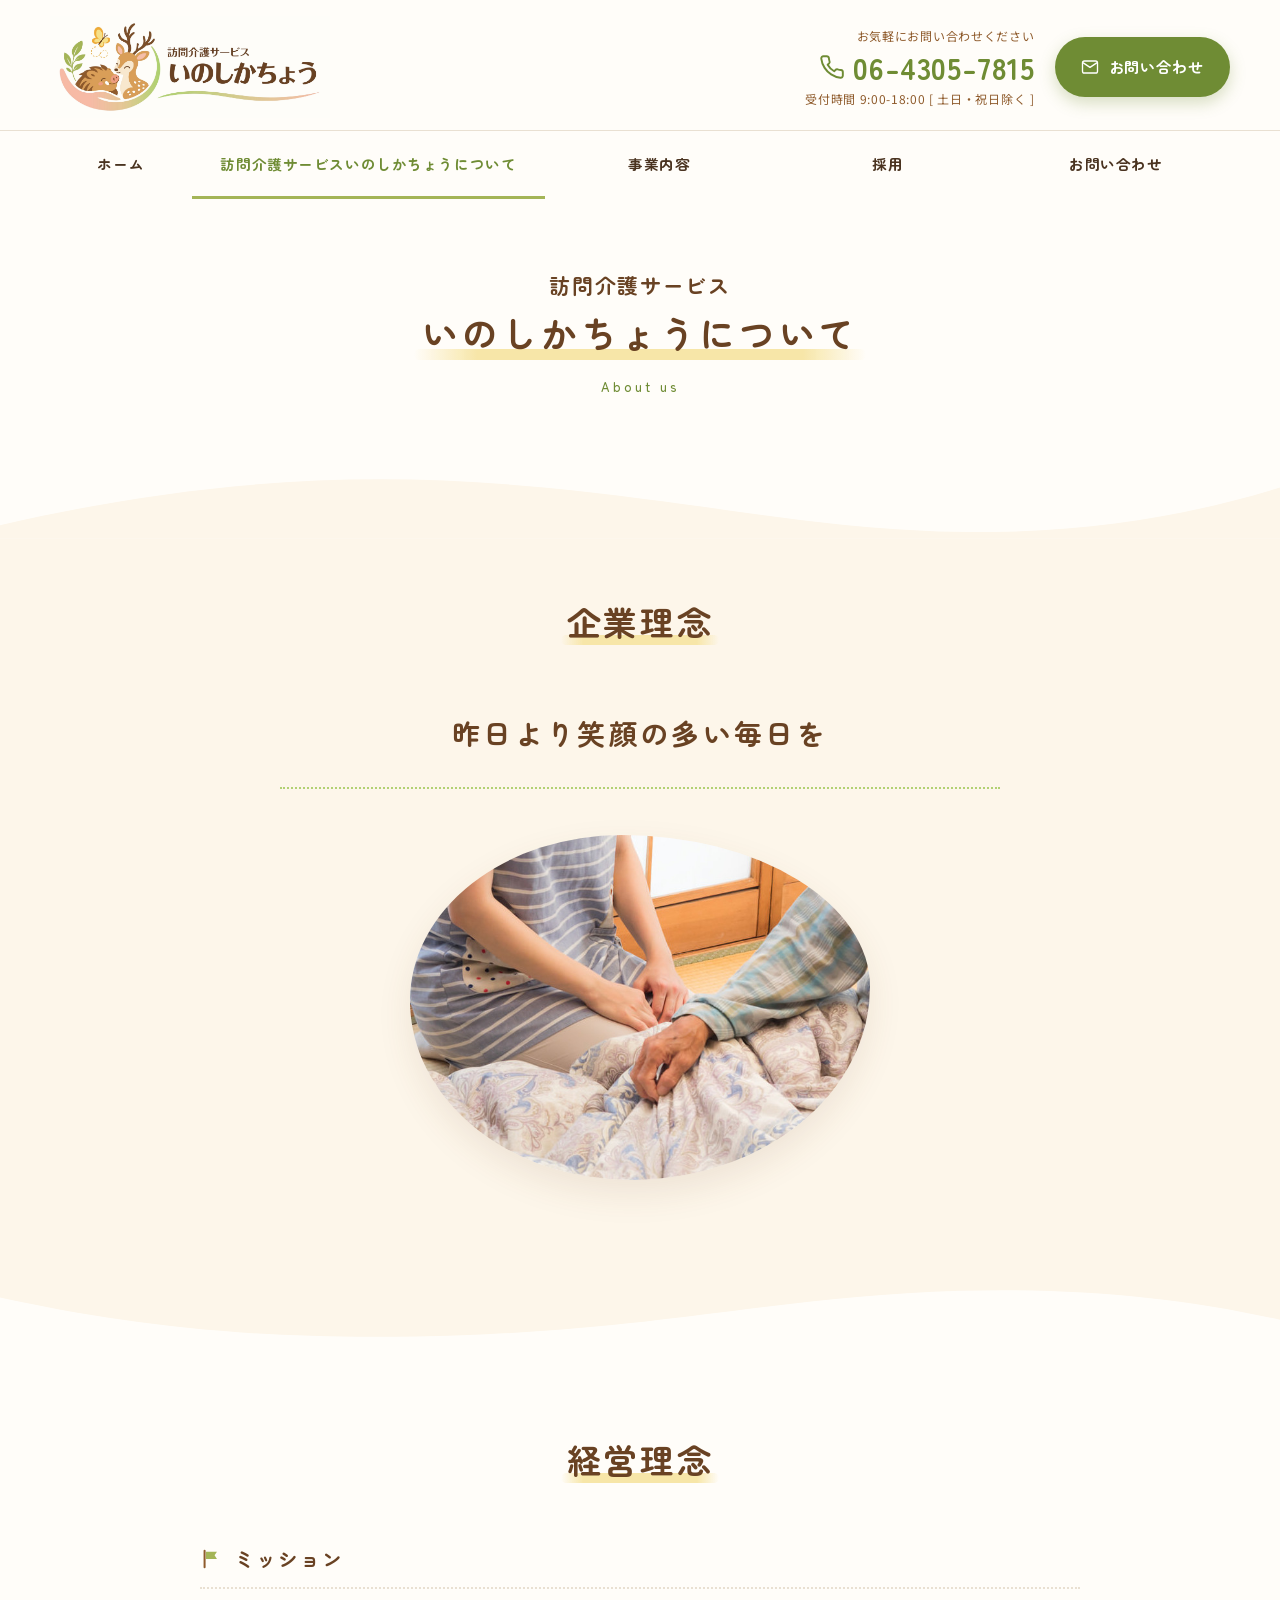
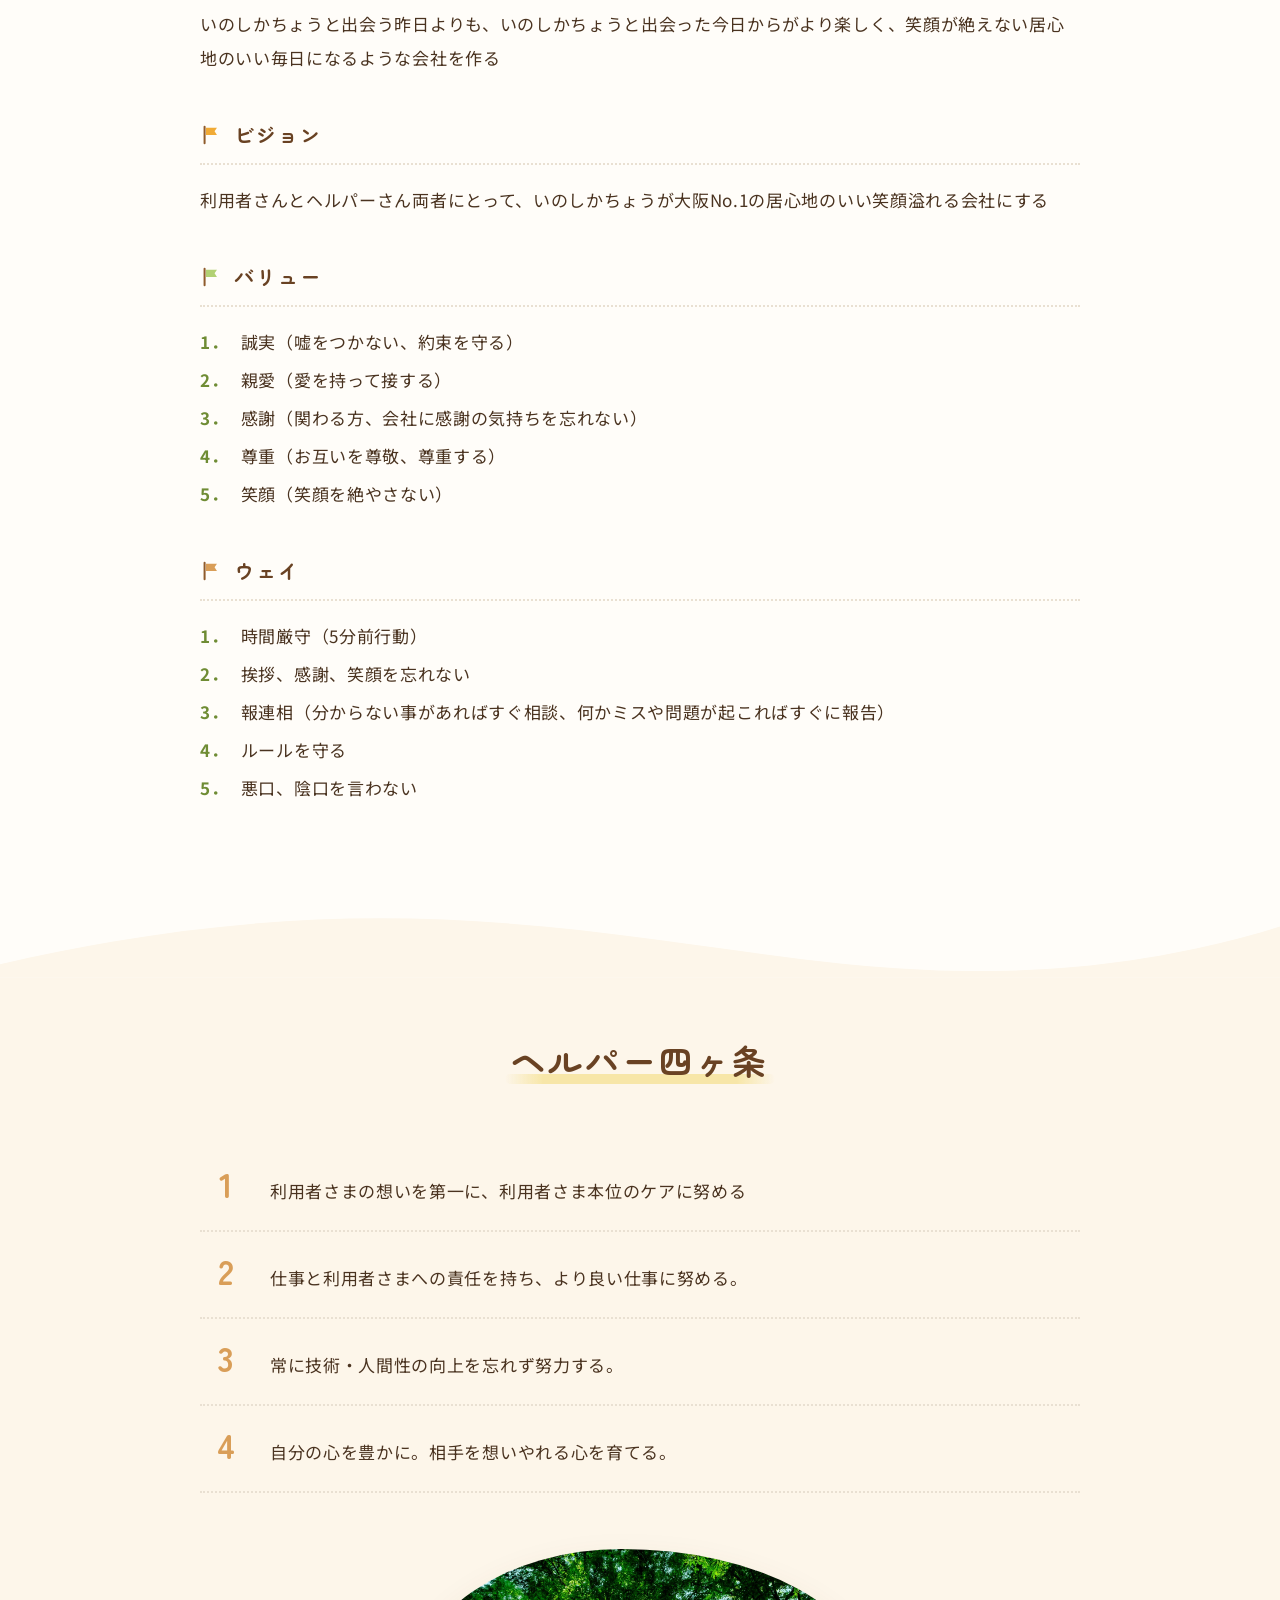
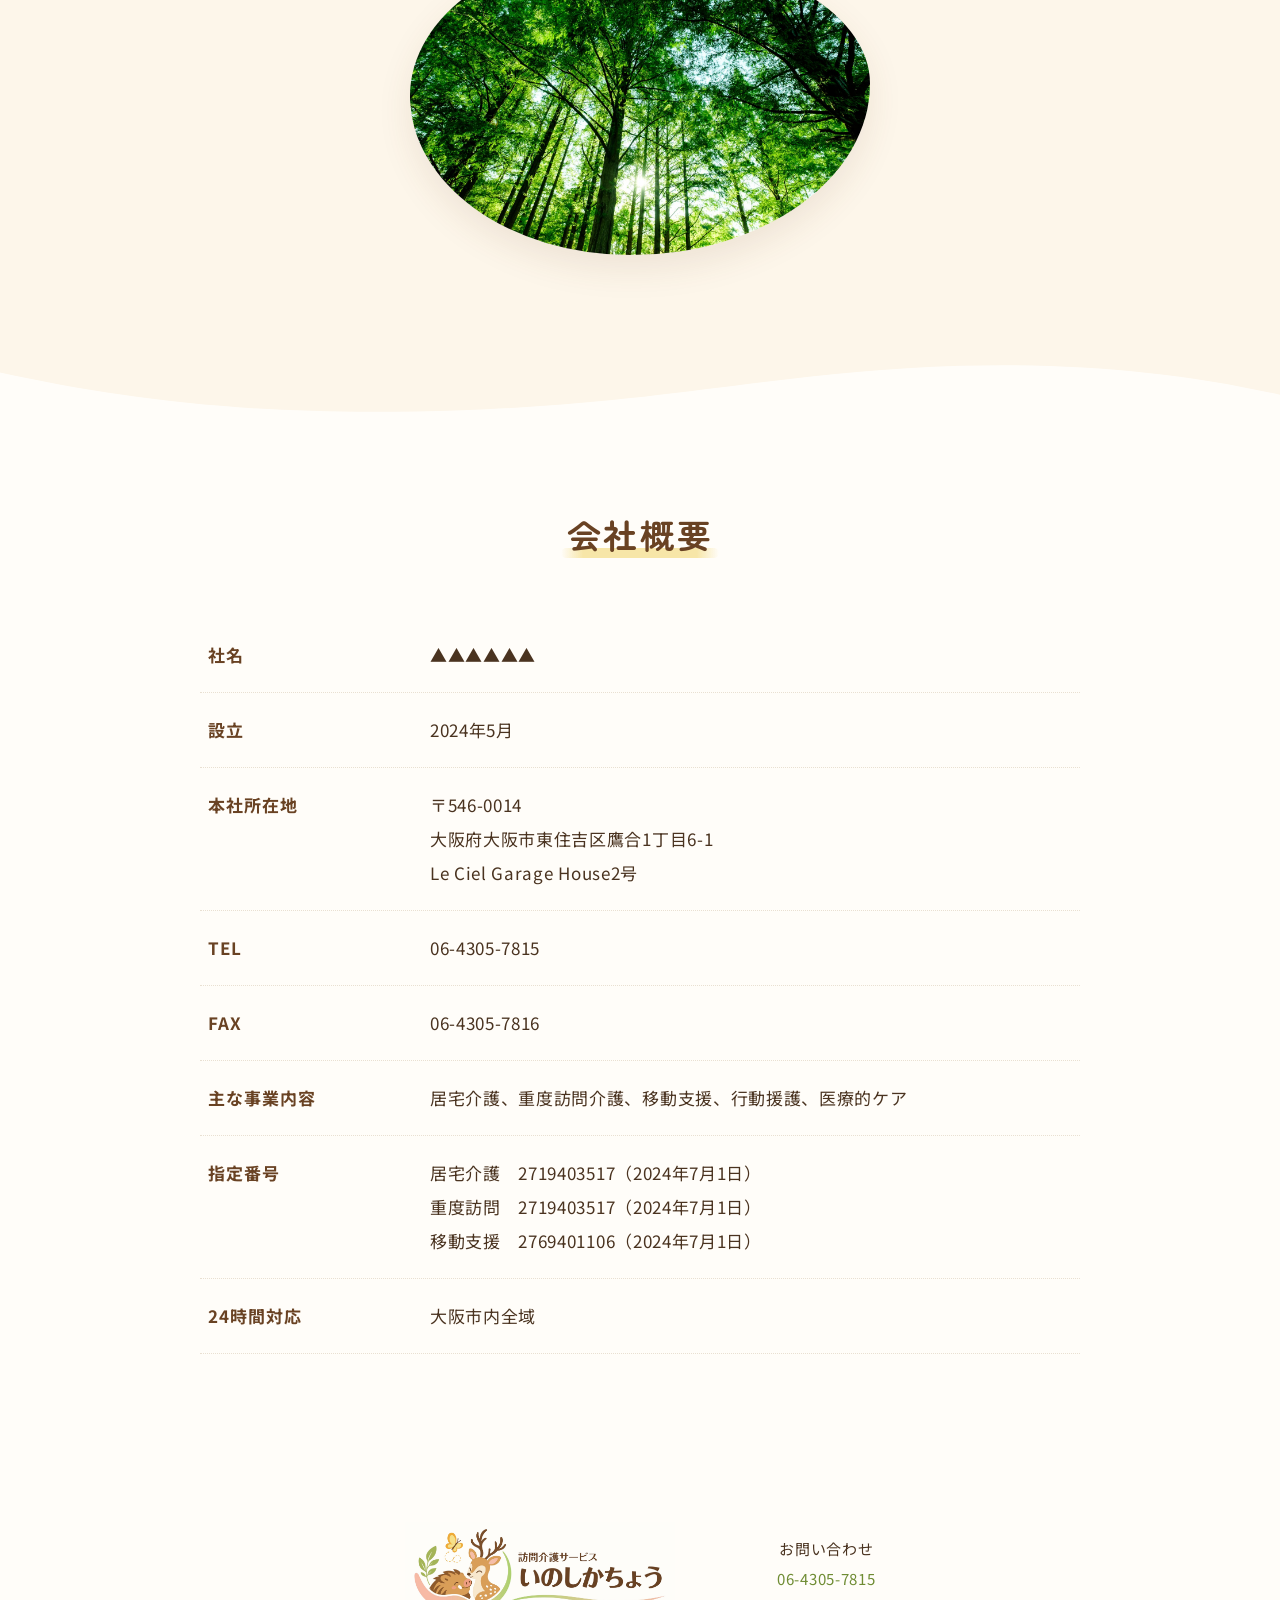
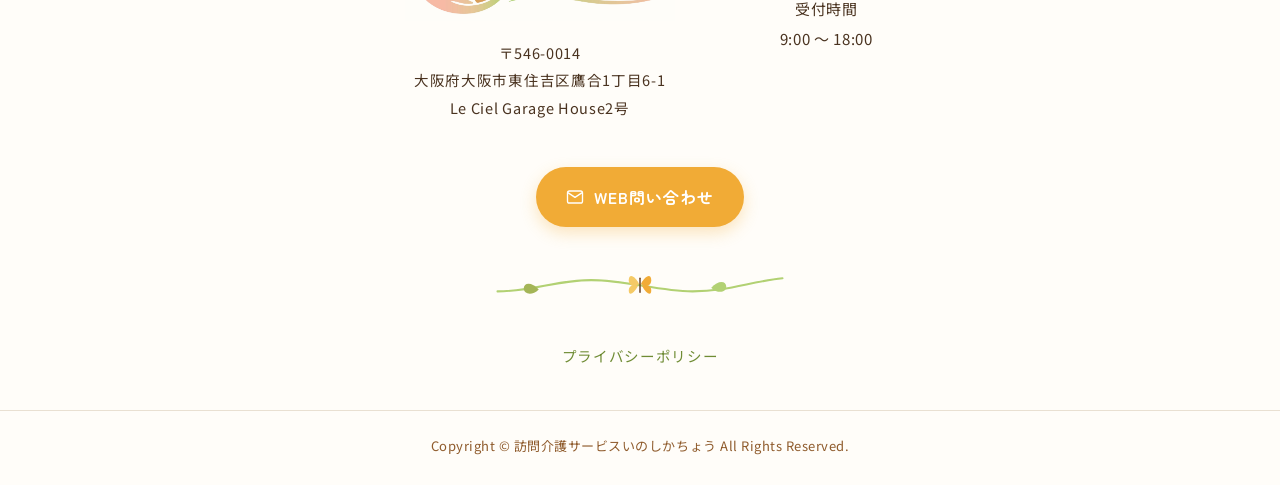
==== about/index.html @ ef754359 "Initial commit Co-Authored-By: Claude Opus 5 <noreply@anthropic.com>" ====
<!DOCTYPE html>
<html lang="ja">
<head>
<meta charset="UTF-8">
<meta name="viewport" content="width=device-width, initial-scale=1">
<title>訪問介護サービスいのしかちょうについて｜訪問介護サービスいのしかちょう</title>
<meta name="description" content="訪問介護サービスいのしかちょうの企業理念・経営理念・ヘルパー四ヶ条・会社概要のご案内です。">
<link rel="canonical" href="https://TODO-DOMAIN.example.com/about/">
<link rel="icon" href="../favicon.ico" sizes="any">
<link rel="apple-touch-icon" href="../apple-touch-icon.png">
<link rel="preconnect" href="https://fonts.googleapis.com">
<link rel="preconnect" href="https://fonts.gstatic.com" crossorigin>
<link href="https://fonts.googleapis.com/css2?family=Noto+Sans+JP:wght@400;500;700&family=Zen+Maru+Gothic:wght@500;700&display=swap" rel="stylesheet">
<link rel="stylesheet" href="../css/style.css?v=17">
<link rel="stylesheet" href="../css/pages.css?v=17">
</head>
<body>

<header class="header">
  <div class="header__inner">
    <div class="header__logo">
      <a href="../"><img src="../image/header-logo.jpg" alt="訪問介護サービスいのしかちょう"></a>
    </div>
    <div class="header__contact">
      <div class="header__tel">
        <span class="header__tel-lead">お気軽にお問い合わせください</span>
        <a class="header__tel-num" href="tel:0643057815">
          <svg viewBox="0 0 24 24" fill="none" stroke="currentColor" stroke-width="1.8" stroke-linecap="round" stroke-linejoin="round" aria-hidden="true"><path d="M22 16.9v3a2 2 0 0 1-2.2 2 19.8 19.8 0 0 1-8.6-3.1 19.5 19.5 0 0 1-6-6A19.8 19.8 0 0 1 2.1 4.2 2 2 0 0 1 4.1 2h3a2 2 0 0 1 2 1.7c.1 1 .3 1.9.6 2.8a2 2 0 0 1-.4 2.1L8 9.9a16 16 0 0 0 6 6l1.3-1.3a2 2 0 0 1 2.1-.4c.9.3 1.8.5 2.8.6a2 2 0 0 1 1.8 2.1Z"/></svg>06-4305-7815
        </a>
        <span class="header__tel-time">受付時間 9:00-18:00 [ 土日・祝日除く ]</span>
      </div>
      <a class="btn btn--header" href="../contact/">
        <svg viewBox="0 0 24 24" fill="none" stroke="currentColor" stroke-width="1.8" stroke-linecap="round" stroke-linejoin="round" aria-hidden="true"><rect x="2" y="4" width="20" height="16" rx="2.5"/><path d="m3 6.5 9 6 9-6"/></svg>お問い合わせ
      </a>
    </div>
  </div>
  <nav class="gnav" aria-label="メインメニュー">
    <button class="gnav__toggle" type="button" aria-expanded="false" aria-controls="gnav-list">
      <span class="gnav__toggle-icon" aria-hidden="true"></span>
      <span class="gnav__toggle-label">MENU</span>
    </button>

    <ul class="gnav__list" id="gnav-list">
      <li class="gnav__home"><a href="../">ホーム</a></li>
      <li class="gnav__about"><a href="../about/" aria-current="page">訪問介護サービスいのしかちょうについて</a></li>
      <li><a href="../ourbusiness/">事業内容</a></li>
      <li><a href="../recruit/">採用</a></li>
      <li><a href="../contact/">お問い合わせ</a></li>
    </ul>
  </nav>
</header>

<!-- ============================ ページタイトル ============================ -->
<div class="page-head">
  <h1 class="page-head__ja">
    <small>訪問介護サービス</small>いのしかちょうについて
  </h1>
  <span class="page-head__en">About us</span>
</div>

<div class="divider" aria-hidden="true">
  <svg viewBox="0 0 1440 90" preserveAspectRatio="none">
    <path d="M0 74C210 24 396 8 612 30c206 21 330 54 508 52 128-2 232-24 320-52v60H0Z" fill="#fdf6ea"/>
  </svg>
</div>

<!-- ============================ 企業理念 ============================ -->
<section class="section section--cream section--tight">
  <div class="wrap-narrow">
    <div class="sec-head">
      <h2 class="sec-head__ja">企業理念</h2>
    </div>

    <p class="philosophy__catch">昨日より笑顔の多い毎日を</p>

    <img class="philosophy__img" src="../image/about-philosophy.jpg" alt="ご自宅の居室でご利用者様に寄り添うヘルパーの手">
  </div>
</section>

<div class="divider" aria-hidden="true">
  <svg viewBox="0 0 1440 90" preserveAspectRatio="none">
    <path d="M0 30c150 34 300 52 520 44 232-8 360-46 560-52 128-4 250 8 360 34v-56H0Z" fill="#fdf6ea"/>
  </svg>
</div>

<!-- ============================ 経営理念 ============================ -->
<section class="section">
  <div class="wrap-narrow">
    <div class="sec-head">
      <h2 class="sec-head__ja">経営理念</h2>
    </div>

    <div class="creed">
      <div class="creed__item">
        <h3 class="creed__title">
          <svg viewBox="0 0 24 24" aria-hidden="true"><path d="M5 3v18" stroke="#8f5b2c" stroke-width="2.2" stroke-linecap="round"/><path d="M6.5 4h12l-2.6 4 2.6 4h-12V4Z" fill="#a4b557"/></svg>ミッション
        </h3>
        <p class="creed__body">いのしかちょうと出会う昨日よりも、いのしかちょうと出会った今日からがより楽しく、笑顔が絶えない居心地のいい毎日になるような会社を作る</p>
      </div>

      <div class="creed__item">
        <h3 class="creed__title">
          <svg viewBox="0 0 24 24" aria-hidden="true"><path d="M5 3v18" stroke="#8f5b2c" stroke-width="2.2" stroke-linecap="round"/><path d="M6.5 4h12l-2.6 4 2.6 4h-12V4Z" fill="#f1ab36"/></svg>ビジョン
        </h3>
        <p class="creed__body">利用者さんとヘルパーさん両者にとって、いのしかちょうが大阪No.1の居心地のいい笑顔溢れる会社にする</p>
      </div>

      <div class="creed__item">
        <h3 class="creed__title">
          <svg viewBox="0 0 24 24" aria-hidden="true"><path d="M5 3v18" stroke="#8f5b2c" stroke-width="2.2" stroke-linecap="round"/><path d="M6.5 4h12l-2.6 4 2.6 4h-12V4Z" fill="#b2d173"/></svg>バリュー
        </h3>
        <ol class="creed__list">
          <li>誠実（嘘をつかない、約束を守る）</li>
          <li>親愛（愛を持って接する）</li>
          <li>感謝（関わる方、会社に感謝の気持ちを忘れない）</li>
          <li>尊重（お互いを尊敬、尊重する）</li>
          <li>笑顔（笑顔を絶やさない）</li>
        </ol>
      </div>

      <div class="creed__item">
        <h3 class="creed__title">
          <svg viewBox="0 0 24 24" aria-hidden="true"><path d="M5 3v18" stroke="#8f5b2c" stroke-width="2.2" stroke-linecap="round"/><path d="M6.5 4h12l-2.6 4 2.6 4h-12V4Z" fill="#d99e58"/></svg>ウェイ
        </h3>
        <ol class="creed__list">
          <li>時間厳守（5分前行動）</li>
          <li>挨拶、感謝、笑顔を忘れない</li>
          <li>報連相（分からない事があればすぐ相談、何かミスや問題が起こればすぐに報告）</li>
          <li>ルールを守る</li>
          <li>悪口、陰口を言わない</li>
        </ol>
      </div>
    </div>
  </div>
</section>

<div class="divider" aria-hidden="true">
  <svg viewBox="0 0 1440 90" preserveAspectRatio="none">
    <path d="M0 74C210 24 396 8 612 30c206 21 330 54 508 52 128-2 232-24 320-52v60H0Z" fill="#fdf6ea"/>
  </svg>
</div>

<!-- ============================ ヘルパー四ヶ条 ============================ -->
<section class="section section--cream section--tight">
  <div class="wrap-narrow">
    <div class="sec-head">
      <h2 class="sec-head__ja">ヘルパー四ヶ条</h2>
    </div>

    <ol class="four">
      <li><p>利用者さまの想いを第一に、利用者さま本位のケアに努める</p></li>
      <li><p>仕事と利用者さまへの責任を持ち、より良い仕事に努める。</p></li>
      <li><p>常に技術・人間性の向上を忘れず努力する。</p></li>
      <li><p>自分の心を豊かに。相手を想いやれる心を育てる。</p></li>
    </ol>

    <img class="philosophy__img" src="../image/about-helper.jpg" alt="木漏れ日の差す新緑の風景">
  </div>
</section>

<div class="divider" aria-hidden="true">
  <svg viewBox="0 0 1440 90" preserveAspectRatio="none">
    <path d="M0 30c150 34 300 52 520 44 232-8 360-46 560-52 128-4 250 8 360 34v-56H0Z" fill="#fdf6ea"/>
  </svg>
</div>

<!-- ============================ 会社概要 ============================ -->
<section class="section">
  <div class="wrap-narrow">
    <div class="sec-head">
      <h2 class="sec-head__ja">会社概要</h2>
    </div>

    <dl class="company">
      <div>
        <dt>社名</dt>
        <dd>▲▲▲▲▲▲</dd>
      </div>
      <div>
        <dt>設立</dt>
        <dd>2024年5月</dd>
      </div>
      <div>
        <dt>本社所在地</dt>
        <dd>
          <span>〒546-0014</span>
          <span>大阪府大阪市東住吉区鷹合1丁目6-1</span>
          <span>Le Ciel Garage House2号</span>
        </dd>
      </div>
      <div>
        <dt>TEL</dt>
        <dd>06-4305-7815</dd>
      </div>
      <div>
        <dt>FAX</dt>
        <dd>06-4305-7816</dd>
      </div>
      <div>
        <dt>主な事業内容</dt>
        <dd>居宅介護、重度訪問介護、移動支援、行動援護、医療的ケア</dd>
      </div>
      <div>
        <dt>指定番号</dt>
        <dd>
          <span>居宅介護　2719403517（2024年7月1日）</span>
          <span>重度訪問　2719403517（2024年7月1日）</span>
          <span>移動支援　2769401106（2024年7月1日）</span>
        </dd>
      </div>
      <div>
        <dt>24時間対応</dt>
        <dd>大阪市内全域</dd>
      </div>
    </dl>
  </div>
</section>

<!-- ============================ フッター ============================ -->
<footer class="footer">
  <div class="wrap">
    <div class="footer__inner">
      <div class="footer__logo">
        <img src="../image/header-logo.jpg" alt="訪問介護サービスいのしかちょう">
        <p class="footer__address">
          〒546-0014<br>
          大阪府大阪市東住吉区鷹合1丁目6-1<br>
          Le Ciel Garage House2号
        </p>
      </div>
      <div class="footer__contact">
        お問い合わせ<br>
        <a href="tel:0643057815">06-4305-7815</a><br>
        受付時間<br>
        9:00 〜 18:00
      </div>
    </div>

    <div class="footer__cta">
      <a class="btn btn--gold" href="../contact/">
        <svg viewBox="0 0 24 24" fill="none" stroke="currentColor" stroke-width="1.8" stroke-linecap="round" stroke-linejoin="round" aria-hidden="true"><rect x="2" y="4" width="20" height="16" rx="2.5"/><path d="m3 6.5 9 6 9-6"/></svg>WEB問い合わせ
      </a>
    </div>

    <div class="footer__deco" aria-hidden="true">
      <svg viewBox="0 0 320 40" fill="none">
        <path d="M8 26c40 0 60-12 100-12s70 12 108 12 60-10 96-14" stroke="#b2d173" stroke-width="2.2" stroke-linecap="round"/>
        <path d="M52 24c-7-8-16-8-16-1 0 6 9 8 16 1Z" fill="#a4b557"/>
        <path d="M236 22c7-8 16-8 16-1 0 6-9 8-16 1Z" fill="#b2d173"/>
        <g transform="translate(148 6)">
          <path d="M11 12C6 2 0 1 0 8c0 6 6 8 11 4Z" fill="#f5ca66"/>
          <path d="M13 12c5-10 11-11 11-4 0 6-6 8-11 4Z" fill="#f1ab36"/>
          <path d="M10 14c-5 9-10 11-10 5 0-5 5-7 10-5Z" fill="#f5ca66"/>
          <path d="M14 14c5 9 10 11 10 5 0-5-5-7-10-5Z" fill="#f1ab36"/>
          <path d="M12 6v15" stroke="#694223" stroke-width="1.6" stroke-linecap="round"/>
        </g>
      </svg>
    </div>

    <p class="footer__links"><a href="../privacypolicy/">プライバシーポリシー</a></p>
  </div>

  <p class="footer__copy">Copyright &copy; 訪問介護サービスいのしかちょう All Rights Reserved.</p>
</footer>

<a class="pagetop" href="#" aria-label="ページの先頭へ戻る"></a>

<script src="../js/main.js?v=17"></script>
</body>
</html>
---- css/style.css ----
@charset "UTF-8";

/* ==========================================================================
   訪問介護サービスいのしかちょう
   ロゴ（header-logo.jpg）から抽出した配色をベースにした共通スタイル
   ========================================================================== */

:root {
  /* --- ロゴ由来のカラー --------------------------------------------- */
  --green-deep: #6f8c34;   /* 文字・ボタンに使う濃い緑（読みやすさ確保用） */
  --green: #a4b557;        /* ロゴの葉の緑（メインカラー） */
  --green-light: #b2d173;  /* ロゴの葉のハイライト */
  --green-pale: #eef3e0;   /* 背景に敷く極薄の緑 */

  --brown-deep: #4a3320;   /* 本文テキスト（黒は使わない） */
  --brown: #694223;        /* ロゴの文字色 */
  --brown-mid: #8f5b2c;
  --camel: #d99e58;        /* 鹿・イノシシの体の色 */

  --gold: #f1ab36;         /* 蝶の色（アクセント） */
  --gold-light: #f5ca66;
  --marker: #f7e6a8;       /* 見出しのマーカー帯 */

  --salmon: #f7baa5;       /* 手のひらの曲線の色 */
  --cream: #f8e8ce;
  --cream-bg: #fdf6ea;     /* セクション交互の背景 */
  --white: #fffdf9;        /* 純白ではなく、わずかに暖かい白 */

  --line: #e9e0d2;

  /* --- サイズ -------------------------------------------------------- */
  --wrap: 1080px;
  --wrap-narrow: 880px;
  --radius: 20px;
  --radius-lg: 32px;

  --shadow-soft: 0 10px 30px rgba(105, 66, 35, .07);
  --shadow-card: 0 14px 34px rgba(105, 66, 35, .10);
}

/* --------------------------------------------------------------------------
   ベース
   -------------------------------------------------------------------------- */
*, *::before, *::after { box-sizing: border-box; }

html { scroll-behavior: smooth; }

body {
  margin: 0;
  background: var(--white);
  color: var(--brown-deep);
  font-family: "Noto Sans JP", "Hiragino Kaku Gothic ProN", "Yu Gothic", sans-serif;
  font-size: 17px;          /* 既存サイトより少し大きめ（高齢のご家族も読むため） */
  line-height: 2;
  letter-spacing: .04em;
  -webkit-font-smoothing: antialiased;
}

img { max-width: 100%; height: auto; vertical-align: bottom; }

a { color: var(--green-deep); text-decoration: none; transition: opacity .25s; }
a:hover { opacity: .7; }

h1, h2, h3, h4 {
  font-family: "Zen Maru Gothic", "Noto Sans JP", sans-serif;
  font-weight: 700;
  line-height: 1.6;
  margin: 0;
}

p { margin: 0 0 1.2em; }
p:last-child { margin-bottom: 0; }

.wrap { width: min(100% - 48px, var(--wrap)); margin-inline: auto; }
.wrap-narrow { width: min(100% - 48px, var(--wrap-narrow)); margin-inline: auto; }

/* --------------------------------------------------------------------------
   ヘッダー
   -------------------------------------------------------------------------- */
.header {
  background: var(--white);
  position: relative;
  z-index: 20;
}

.header__inner {
  width: min(100% - 40px, 1180px);
  margin-inline: auto;
  display: flex;
  align-items: center;
  justify-content: space-between;
  gap: 24px;
  padding: 16px 0 12px;
}

.header__logo img { width: 280px; }

.header__contact {
  display: flex;
  align-items: center;
  gap: 20px;
}

.header__tel { text-align: right; line-height: 1.5; }

.header__tel-lead {
  display: block;
  font-size: 12px;
  color: var(--brown-mid);
  letter-spacing: .06em;
}

.header__tel-num {
  display: inline-flex;
  align-items: center;
  gap: 8px;
  font-family: "Zen Maru Gothic", sans-serif;
  font-size: 30px;
  font-weight: 700;
  color: var(--green-deep);
  letter-spacing: .02em;
}

.header__tel-num svg { width: 26px; height: 26px; }

.header__tel-time {
  display: block;
  font-size: 12px;
  color: var(--brown-mid);
}

/* ボタン（共通） */
.btn {
  display: inline-flex;
  align-items: center;
  justify-content: center;
  gap: 10px;
  padding: 14px 30px;
  border-radius: 999px;
  background: var(--green-deep);
  color: #fff;
  font-family: "Zen Maru Gothic", sans-serif;
  font-weight: 700;
  font-size: 16px;
  letter-spacing: .06em;
  box-shadow: 0 6px 16px rgba(111, 140, 52, .28);
  transition: transform .25s, box-shadow .25s, opacity .25s;
}

.btn:hover {
  opacity: 1;
  transform: translateY(-2px);
  box-shadow: 0 10px 22px rgba(111, 140, 52, .34);
}

.btn svg { width: 18px; height: 18px; }

.btn--header { padding: 15px 26px; font-size: 15px; }

.btn--gold {
  background: var(--gold);
  box-shadow: 0 6px 16px rgba(241, 171, 54, .30);
}
.btn--gold:hover { box-shadow: 0 10px 22px rgba(241, 171, 54, .36); }

.btn--ghost {
  background: transparent;
  color: var(--green-deep);
  border: 2px solid var(--green);
  box-shadow: none;
}
.btn--ghost:hover { background: var(--green-pale); box-shadow: none; }

/* もっと見る */
.more {
  display: inline-flex;
  align-items: center;
  gap: 10px;
  padding: 13px 40px 13px 34px;
  border-radius: 999px;
  background: #fff;
  border: 2px solid var(--green);
  color: var(--green-deep);
  font-family: "Zen Maru Gothic", sans-serif;
  font-weight: 700;
  letter-spacing: .08em;
  transition: background .25s, color .25s, transform .25s;
}

.more::after {
  content: "";
  width: 7px; height: 7px;
  border-top: 2px solid currentColor;
  border-right: 2px solid currentColor;
  transform: rotate(45deg);
  transition: transform .25s;
}

.more:hover {
  opacity: 1;
  background: var(--green);
  color: #fff;
  transform: translateY(-2px);
}
.more:hover::after { transform: rotate(45deg) translate(2px, -2px); }

.more-wrap { text-align: center; margin-top: 52px; }

/* --------------------------------------------------------------------------
   グローバルナビ
   -------------------------------------------------------------------------- */
.gnav { border-top: 1px solid var(--line); }

.gnav__list {
  width: min(100% - 40px, 1180px);
  margin-inline: auto;
  list-style: none;
  padding: 0;
  margin-block: 0;
  display: flex;
}

/* --- ハンバーガーボタン（モバイルのみ表示） ---------------------------- */
.gnav__toggle {
  display: none;              /* PC では出さない */
  align-items: center;
  gap: 8px;
  padding: 10px 16px;
  background: var(--white);
  border: 1px solid var(--line);
  border-radius: 999px;
  box-shadow: var(--shadow-card);
  cursor: pointer;
  font-family: "Zen Maru Gothic", sans-serif;
  font-weight: 700;
  font-size: 12px;
  letter-spacing: .1em;
  color: var(--brown-deep);
}

/* 三本線。中央の線は要素そのもの、上下は擬似要素で描く */
.gnav__toggle-icon {
  position: relative;
  display: block;
  width: 19px;
  height: 2px;
  background: var(--brown);
  border-radius: 2px;
  transition: background-color .2s ease;
}

.gnav__toggle-icon::before,
.gnav__toggle-icon::after {
  content: "";
  position: absolute;
  left: 0;
  width: 19px;
  height: 2px;
  background: var(--brown);
  border-radius: 2px;
  transition: transform .3s cubic-bezier(.22, .68, .3, 1);
}

.gnav__toggle-icon::before { top: -6px; }
.gnav__toggle-icon::after  { top: 6px; }

/* 開いている間は × に変える */
.gnav.is-open .gnav__toggle-icon { background: transparent; }
.gnav.is-open .gnav__toggle-icon::before { transform: translateY(6px) rotate(45deg); }
.gnav.is-open .gnav__toggle-icon::after  { transform: translateY(-6px) rotate(-45deg); }

.gnav__list li { flex: 1 1 0; }

/* 項目名の長さに応じて幅を配分する。
   事業所名が長いので広く、ホームは短いので狭く取る。 */
.gnav__list .gnav__about { flex: 1.55 1 0; }
.gnav__list .gnav__home  { flex: .62 1 0; }

.gnav__list a {
  display: block;
  padding: 18px 8px;
  text-align: center;
  font-family: "Zen Maru Gothic", sans-serif;
  font-weight: 700;
  font-size: 14.5px;
  color: var(--brown-deep);
  letter-spacing: .04em;
  border-bottom: 3px solid transparent;
  transition: color .25s, border-color .25s, background .25s;
}

.gnav__list a:hover {
  opacity: 1;
  color: var(--green-deep);
  background: var(--green-pale);
}

.gnav__list a[aria-current="page"] {
  color: var(--green-deep);
  border-bottom-color: var(--green);
}

/* ハンバーガー（スマホ用） */
.gnav__toggle { display: none; }

/* --------------------------------------------------------------------------
   セクションの区切り（ゆるやかな丘のカーブ）
   ※既存サイトの「波線」とは別の形にしている
   -------------------------------------------------------------------------- */
.divider { display: block; width: 100%; height: auto; line-height: 0; }
.divider svg { display: block; width: 100%; height: clamp(40px, 6vw, 88px); }

/* ヒーロー直下だけは写真に重ね、白い帯を挟まず波で直接区切る */
.hero + .divider {
  position: relative;
  z-index: 1;
  margin-top: calc(-1 * clamp(40px, 6vw, 88px));
}

/* --------------------------------------------------------------------------
   セクション共通
   -------------------------------------------------------------------------- */
.section { padding: 84px 0 92px; }
.section--cream { background: var(--cream-bg); }
.section--tight { padding-top: 56px; }

.sec-head { text-align: center; margin-bottom: 56px; }

.sec-head__ja {
  display: inline-block;
  position: relative;
  font-size: clamp(26px, 3.4vw, 34px);
  color: var(--brown);
  letter-spacing: .08em;
}

/* 見出しの下に敷くマーカー帯（既存はベタ塗り、こちらは柔らかいグラデ） */
.sec-head__ja::after {
  content: "";
  position: absolute;
  left: -6px; right: -6px; bottom: 4px;
  height: 10px;
  border-radius: 6px;
  background: linear-gradient(90deg, rgba(247,230,168,0) 0%, var(--marker) 14%, var(--marker) 86%, rgba(247,230,168,0) 100%);
  z-index: -1;
}

.sec-head__en {
  display: block;
  margin-top: 10px;
  font-family: "Zen Maru Gothic", sans-serif;
  font-size: 14px;
  font-weight: 500;
  letter-spacing: .22em;
  color: var(--green-deep);
}

/* 見出しに添える葉 */
.sec-head__leaf { width: 26px; height: 26px; vertical-align: -4px; }
.sec-head__leaf--l { margin-right: 12px; }
.sec-head__leaf--r { margin-left: 12px; transform: scaleX(-1); }

.lead { text-align: center; }

/* --------------------------------------------------------------------------
   ヒーロー
   -------------------------------------------------------------------------- */
.hero { position: relative; overflow: hidden; }

.hero__img {
  width: 100%;
  height: clamp(360px, 52vw, 620px);
  object-fit: cover;
  object-position: 62% 46%;
}

.hero__copy {
  position: absolute;
  right: clamp(24px, 8vw, 132px);
  bottom: clamp(56px, 12vw, 132px);
  text-align: right;
}

.hero__copy p {
  margin: 0 0 14px;
  font-family: "Zen Maru Gothic", sans-serif;
  font-weight: 700;
  font-size: clamp(24px, 4.1vw, 46px);
  line-height: 1.5;
  letter-spacing: .1em;
  color: var(--brown);
  text-shadow: 0 2px 14px rgba(255, 253, 249, .9), 0 0 30px rgba(255, 253, 249, .85);
}

.hero__copy p:last-child { margin-bottom: 0; margin-right: 1.2em; }

/* --------------------------------------------------------------------------
   事業内容（トップ）
   -------------------------------------------------------------------------- */
.services {
  display: grid;
  grid-template-columns: repeat(2, 1fr);
  gap: 34px 40px;
}

.service {
  background: #fff;
  border-radius: var(--radius-lg);
  padding: 38px 34px 34px;
  box-shadow: var(--shadow-soft);
  display: flex;
  gap: 24px;
  align-items: flex-start;
  transition: transform .3s, box-shadow .3s;
}

.service:hover { transform: translateY(-4px); box-shadow: var(--shadow-card); }

.service__icon {
  flex: 0 0 auto;
  width: 84px; height: 84px;
  border-radius: 50%;
  display: grid;
  place-items: center;
  background: var(--green-pale);
}

.service:nth-child(2) .service__icon { background: #fdf1d9; }
.service:nth-child(3) .service__icon { background: #fbeae2; }
.service:nth-child(4) .service__icon { background: #f4efe4; }

.service__icon svg { width: 46px; height: 46px; }

.service__title {
  font-size: 21px;
  color: var(--brown);
  margin-bottom: 10px;
  letter-spacing: .06em;
}

.service__text { font-size: 15.5px; line-height: 1.95; margin: 0; }

/* --------------------------------------------------------------------------
   About
   -------------------------------------------------------------------------- */
.about__title {
  text-align: center;
  font-size: clamp(24px, 3.2vw, 32px);
  color: var(--brown);
  line-height: 1.5;
  letter-spacing: .08em;
}

.about__title small {
  display: block;
  font-size: .62em;
  font-weight: 700;
  letter-spacing: .1em;
}

.about__body { margin-top: 40px; }

/* --------------------------------------------------------------------------
   採用
   -------------------------------------------------------------------------- */
.recruit {
  position: relative;
  padding: 110px 0 120px;
  /* PCでは背景を固定してスクロールで奥行きを出す（iOS Safari は仕様上 scroll になる） */
  background: var(--green-pale) center / cover no-repeat fixed;
}

.recruit::before {
  content: "";
  position: absolute;
  inset: 0;
  background: rgba(255, 253, 249, .34);
}

.recruit__card {
  position: relative;
  background: rgba(255, 253, 249, .93);
  border-radius: var(--radius-lg);
  padding: 56px clamp(28px, 5vw, 72px) 52px;
  box-shadow: var(--shadow-card);
  text-align: center;
}

.recruit__catch {
  font-family: "Zen Maru Gothic", sans-serif;
  font-weight: 700;
  font-size: clamp(19px, 2.4vw, 24px);
  color: var(--gold);
  letter-spacing: .08em;
  margin: 0 0 26px;
}

.recruit__text { margin: 0; }
.recruit__text span { display: block; }

/* --------------------------------------------------------------------------
   フッター
   -------------------------------------------------------------------------- */
.footer { background: var(--white); padding: 76px 0 0; }

.footer__inner {
  display: flex;
  flex-wrap: wrap;
  justify-content: center;
  align-items: flex-start;
  gap: clamp(32px, 8vw, 110px);
  text-align: center;
}

.footer__logo img { width: 270px; }

.footer__address {
  margin-top: 18px;
  font-size: 14.5px;
  line-height: 1.9;
  color: var(--brown-deep);
}

.footer__contact { font-size: 15px; line-height: 2; padding-top: 12px; }

.footer__cta { text-align: center; margin-top: 46px; }

/* フッターの飾り（ロゴの葉・蝶をあしらう） */
.footer__deco { text-align: center; margin-top: 40px; }
.footer__deco svg { width: min(300px, 76%); height: auto; }

.footer__links { text-align: center; margin-top: 26px; font-size: 14.5px; }

.footer__copy {
  margin-top: 40px;
  border-top: 1px solid var(--line);
  padding: 22px 0 26px;
  text-align: center;
  font-size: 13px;
  color: var(--brown-mid);
  letter-spacing: .04em;
}

/* --------------------------------------------------------------------------
   ページトップ
   -------------------------------------------------------------------------- */
.pagetop {
  position: fixed;
  right: 22px; bottom: 22px;
  width: 52px; height: 52px;
  border-radius: 50%;
  display: grid;
  place-items: center;
  background: var(--green-deep);
  box-shadow: 0 8px 20px rgba(74, 51, 32, .22);
  opacity: 0;
  visibility: hidden;
  transform: translateY(10px);
  transition: opacity .3s, visibility .3s, transform .3s;
  z-index: 30;
}

.pagetop.is-visible { opacity: 1; visibility: visible; transform: none; }
.pagetop:hover { opacity: .85; }

.pagetop::before {
  content: "";
  width: 11px; height: 11px;
  border-top: 2.5px solid #fff;
  border-right: 2.5px solid #fff;
  transform: rotate(-45deg) translate(-2px, 2px);
}

/* --------------------------------------------------------------------------
   レスポンシブ
   -------------------------------------------------------------------------- */
@media (max-width: 900px) {
  .services { grid-template-columns: 1fr; gap: 22px; }
  .header__inner { flex-wrap: wrap; justify-content: center; row-gap: 12px; }
  .header__logo img { width: 245px; }
  /* JS が動くときだけ畳む。動かない環境では今までどおり全項目を並べる。 */
  .js-nav .gnav { border-top: none; }

  /* スクロールしても常に画面の右上に残す */
  .js-nav .gnav__toggle {
    display: flex;
    position: fixed;
    top: 14px;
    right: 14px;
    z-index: 60;
  }

  /* メニュー本体はボタンの下にパネルとして開く */
  .js-nav .gnav__list {
    position: fixed;
    top: 66px;
    right: 14px;
    left: 14px;
    z-index: 59;
    flex-direction: column;
    background: var(--white);
    border: 1px solid var(--line);
    border-radius: var(--radius);
    box-shadow: 0 18px 40px rgba(105, 66, 35, .16);
    padding: 4px;
    transform: translateY(-10px) scale(.97);
    transform-origin: top center;
    opacity: 0;
    visibility: hidden;
    transition:
      transform .34s cubic-bezier(.22, .68, .3, 1),
      opacity .26s ease,
      visibility .34s;
  }

  .js-nav .gnav.is-open .gnav__list {
    transform: none;
    opacity: 1;
    visibility: visible;
  }

  .js-nav .gnav__list a { border-bottom: 1px solid var(--line); }
  .js-nav .gnav__list li:last-child a { border-bottom: none; }

  .gnav__list { flex-wrap: wrap; }
  .gnav__list li { flex: 1 1 50%; }
  /* 事業所名の項目だけは横幅いっぱいに使い、行数を抑える */
  .gnav__list .gnav__about { flex: 1 1 100%; }
  /* 畳んだメニューの中では1項目ずつ縦に並べる */
  .js-nav .gnav__list li,
  .js-nav .gnav__list .gnav__about { flex: 1 1 auto; }
  .gnav__list a { border-bottom: 1px solid var(--line); font-size: 14px; padding: 14px 6px; }
  .gnav__list a[aria-current="page"] { border-bottom: 3px solid var(--green); }
  /* モバイルでは固定背景を解除（描画が重くなるため） */
  .recruit { background-attachment: scroll; }
}

@media (max-width: 600px) {
  body { font-size: 16px; }
  .section { padding: 60px 0 66px; }
  .wrap, .wrap-narrow { width: calc(100% - 36px); }
  .header__contact { flex-direction: column; gap: 12px; }
  .header__tel { text-align: center; }
  .service { flex-direction: column; align-items: center; text-align: center; padding: 32px 24px; }
  .hero__copy { left: 24px; right: 24px; bottom: 34px; }
  .recruit { padding: 74px 0 82px; }
  /* 縦積みになると align-items: flex-start が「左寄せ」として効いてしまうため、
     モバイルだけ中央揃えに上書きする（PC の横並びには影響しない）。 */
  /* 画面右上に固定したメニューボタンと縦に重ならないよう、ロゴの上に余白を取る */
  .js-nav .header__inner { padding-top: 62px; }

  .footer__inner { flex-direction: column; align-items: center; gap: 30px; }
}

/* --------------------------------------------------------------------------
   スクロール演出
   JS が動いたときだけ .js-anim が付くので、JS 無効時は通常表示のまま
   -------------------------------------------------------------------------- */
@media (prefers-reduced-motion: no-preference) {

  .js-anim [data-reveal] {
    opacity: 0;
    transition:
      opacity 1.3s cubic-bezier(.22, .68, .3, 1),
      transform 1.3s cubic-bezier(.22, .68, .3, 1);
    will-change: opacity, transform;
  }

  /* 見出し … 少し沈んだ位置から浮き上がり、わずかに開く */
  .js-anim [data-reveal="head"]  { transform: translateY(26px) scale(.965); }
  /* カード（左列） … 左から差し込む */
  .js-anim [data-reveal="left"]  { transform: translateX(-34px); }
  /* カード（右列） … 右から差し込む */
  .js-anim [data-reveal="right"] { transform: translateX(34px); }
  /* 本文 … 動きは最小限にして読みやすさを優先 */
  .js-anim [data-reveal="text"]  { transform: translateY(12px); }
  /* 大きなカード … 奥から迫り出す */
  .js-anim [data-reveal="zoom"]  { transform: scale(.955) translateY(16px); }
  /* ボタン … 下から遅れて追いつく */
  .js-anim [data-reveal="btn"]   { transform: translateY(20px); }
  /* ぼかし … 位置は動かさず、あしらいから焦点が合っていく */
  .js-anim [data-reveal="focus"] {
    transform: none;
    filter: blur(9px);
    transition:
      opacity 1.3s cubic-bezier(.22, .68, .3, 1),
      filter 1.3s cubic-bezier(.22, .68, .3, 1);
  }
  .js-anim [data-reveal="focus"].is-in { filter: blur(0); }
  /* 一覧の行 … 表なので移動は最小限、代わりに軽快に出す */
  .js-anim [data-reveal="row"] {
    transform: translateY(10px);
    transition:
      opacity .75s cubic-bezier(.22, .68, .3, 1),
      transform .75s cubic-bezier(.22, .68, .3, 1);
  }

  .js-anim [data-reveal].is-in { opacity: 1; transform: none; }

  /* 1カラムになる幅では左右スライドが不自然なので上下に統一 */
  @media (max-width: 900px) {
    .js-anim [data-reveal="left"],
    .js-anim [data-reveal="right"] { transform: translateY(24px); }
  }

  /* ヒーローのコピー … 読み込み後に1文字ずつ浮かび上がる。
     1文字ずつの待ち時間は main.js 側で付ける。 */
  .js-anim .hero__copy p span {
    display: inline-block;
    opacity: 0;
    transform: translateY(18px);
    transition:
      opacity .85s cubic-bezier(.22, .68, .3, 1),
      transform .85s cubic-bezier(.22, .68, .3, 1);
  }
  .js-anim .hero__copy.is-in p span { opacity: 1; transform: none; }
}
---- css/pages.css ----
@charset "UTF-8";

/* ==========================================================================
   下層ページ専用スタイル（style.css の後に読み込む）
   ========================================================================== */

/* --- ページタイトル ---------------------------------------------------- */
.page-head { text-align: center; padding: 70px 0 62px; }

.page-head__ja {
  display: inline-block;
  position: relative;
  font-size: clamp(26px, 3.6vw, 36px);
  color: var(--brown);
  letter-spacing: .1em;
}

.page-head__ja::after {
  content: "";
  position: absolute;
  left: -8px; right: -8px; bottom: 2px;
  height: 11px;
  border-radius: 6px;
  background: linear-gradient(90deg, rgba(247,230,168,0) 0%, var(--marker) 14%, var(--marker) 86%, rgba(247,230,168,0) 100%);
  z-index: -1;
}

.page-head__ja small {
  display: block;
  font-size: .58em;
  letter-spacing: .08em;
  margin-bottom: 2px;
}

.page-head__en {
  display: block;
  margin-top: 12px;
  font-family: "Zen Maru Gothic", sans-serif;
  font-size: 13px;
  font-weight: 500;
  letter-spacing: .24em;
  color: var(--green-deep);
}

/* --- 企業理念 ---------------------------------------------------------- */
.philosophy__catch {
  text-align: center;
  font-family: "Zen Maru Gothic", sans-serif;
  font-weight: 700;
  font-size: clamp(21px, 3vw, 28px);
  color: var(--brown);
  letter-spacing: .12em;
  padding-bottom: 26px;
  border-bottom: 2px dotted var(--green-light);
  margin: 0 auto 46px;
  max-width: 720px;
}

.philosophy__img {
  /* 上限460px。ただし画面が狭いときは画面幅に収める（min がないと溢れる） */
  max-width: min(460px, 100%);
  margin: 0 auto;
  display: block;
  border-radius: 46% 54% 52% 48% / 48% 44% 56% 52%;
  box-shadow: var(--shadow-card);
}

/* --- 経営理念 ---------------------------------------------------------- */
.creed__item { margin-bottom: 44px; }
.creed__item:last-child { margin-bottom: 0; }

.creed__title {
  display: flex;
  align-items: center;
  gap: 12px;
  font-size: 20px;
  color: var(--brown);
  letter-spacing: .1em;
  padding-bottom: 12px;
  border-bottom: 2px dotted var(--line);
  margin-bottom: 18px;
}

.creed__title svg { width: 22px; height: 22px; flex: 0 0 auto; }

.creed__body { margin: 0; }

.creed__list { list-style: none; margin: 0; padding: 0; counter-reset: creed; }

.creed__list li { position: relative; padding-left: 2.4em; margin-bottom: 4px; }

.creed__list li::before {
  counter-increment: creed;
  content: counter(creed) "．";
  position: absolute;
  left: 0;
  color: var(--green-deep);
  font-weight: 700;
}

/* --- ヘルパー四ヶ条 ---------------------------------------------------- */
.four { list-style: none; margin: 0 0 56px; padding: 0; counter-reset: four; }

.four li {
  display: flex;
  align-items: baseline;
  gap: 24px;
  padding: 22px 6px;
  border-bottom: 2px dotted var(--line);
}

.four li::before {
  counter-increment: four;
  content: counter(four);
  flex: 0 0 auto;
  width: 40px;
  text-align: center;
  font-family: "Zen Maru Gothic", sans-serif;
  font-size: 34px;
  font-weight: 700;
  color: var(--camel);
  line-height: 1;
}

.four p { margin: 0; }

/* --- 会社概要 ---------------------------------------------------------- */
.company { margin: 0; }

.company > div {
  display: flex;
  flex-wrap: wrap;
  gap: 8px 32px;
  padding: 20px 8px;
  border-bottom: 1px dotted var(--line);
}

.company dt {
  flex: 0 0 190px;
  font-weight: 700;
  color: var(--brown);
  letter-spacing: .06em;
}

.company dd { flex: 1 1 320px; margin: 0; }
.company dd span { display: block; }

/* --- 事業内容（6ブロック） --------------------------------------------- */
.biz { padding: 76px 0 80px; }
.biz--cream { background: var(--cream-bg); }

.biz__inner {
  display: flex;
  align-items: center;
  gap: clamp(28px, 5vw, 60px);
  width: min(100% - 48px, var(--wrap));
  margin-inline: auto;
}

.biz__inner--rev { flex-direction: row-reverse; }

.biz__figure { flex: 0 0 40%; }

.biz__figure img {
  width: 100%;
  aspect-ratio: 4 / 3;
  object-fit: cover;
  border-radius: 48% 52% 46% 54% / 52% 46% 54% 48%;
  box-shadow: var(--shadow-card);
}

/* 画像が未配置のときの仮表示 */
.biz__title {
  font-size: clamp(21px, 2.6vw, 26px);
  color: var(--brown);
  letter-spacing: .1em;
  margin-bottom: 18px;
  padding-left: 18px;
  border-left: 5px solid var(--green);
  line-height: 1.4;
}

.biz__text { margin: 0; font-size: 16px; }

/* --- 採用ページ -------------------------------------------------------- */
.rec-lead { text-align: center; }

.rec-lead__title {
  font-size: clamp(20px, 2.8vw, 26px);
  color: var(--brown);
  letter-spacing: .08em;
  margin-bottom: 30px;
}

.rec-lead__text { margin-bottom: 46px; }
.rec-lead__text span { display: block; }

.rec-lead__img {
  /* 上限620px。ただし画面が狭いときは画面幅に収める */
  max-width: min(620px, 100%);
  margin: 0 auto 44px;
  border-radius: var(--radius-lg);
  box-shadow: var(--shadow-card);
  display: block;
}

.rec-lead__img--empty {
  max-width: min(620px, 100%);
  height: 300px;
  margin: 0 auto 44px;
  border-radius: var(--radius-lg);
  background: repeating-linear-gradient(45deg, var(--green-pale), var(--green-pale) 14px, #f6f9ee 14px, #f6f9ee 28px);
  display: grid;
  place-items: center;
  color: var(--green-deep);
  font-size: 13px;
  letter-spacing: .08em;
}

.rec-catch {
  display: block;
  text-align: center;
  font-family: "Zen Maru Gothic", sans-serif;
  font-weight: 700;
  font-size: clamp(19px, 2.4vw, 23px);
  color: var(--brown);
  margin: 0 auto 34px;
  width: fit-content;
  padding: 0 6px 3px;
  background: linear-gradient(transparent 62%, var(--marker) 62%);
  letter-spacing: .06em;
}

.req { width: 100%; border-collapse: collapse; margin-top: 40px; }

.req th, .req td {
  border: 1px solid var(--line);
  padding: 20px 24px;
  text-align: left;
  vertical-align: top;
  font-size: 15.5px;
  line-height: 1.9;
}

.req th {
  width: 210px;
  background: var(--cream-bg);
  color: var(--brown);
  font-weight: 700;
  letter-spacing: .06em;
}

.req td span { display: block; }
.req td .gap { height: .9em; }

/* --- フォーム ---------------------------------------------------------- */
.form { max-width: 760px; margin: 0 auto; }

.form__row { margin-bottom: 28px; }

.form__label {
  display: block;
  margin-bottom: 10px;
  font-weight: 700;
  color: var(--brown);
  letter-spacing: .06em;
}

.form__req { color: #c8552f; font-size: 13px; margin-left: 6px; font-weight: 500; }

.form input[type="text"],
.form input[type="email"],
.form input[type="tel"],
.form select,
.form textarea {
  width: 100%;
  padding: 15px 18px;
  border: 1px solid #ddd2c2;
  border-radius: 12px;
  background: #fff;
  font-family: inherit;
  font-size: 16px;
  color: var(--brown-deep);
  line-height: 1.7;
  transition: border-color .25s, box-shadow .25s;
}

.form textarea { min-height: 210px; resize: vertical; }

.form input:focus,
.form select:focus,
.form textarea:focus {
  outline: none;
  border-color: var(--green);
  box-shadow: 0 0 0 4px rgba(164, 181, 87, .18);
}

.form ::placeholder { color: #b8ab9b; }

.form__note { margin: 34px 0 12px; font-size: 15px; }

.form__check {
  display: flex;
  align-items: center;
  gap: 10px;
  margin-bottom: 30px;
  cursor: pointer;
}

.form__check input { width: 19px; height: 19px; accent-color: var(--green-deep); }

.form__submit { text-align: center; }

.form__submit button {
  border: none;
  cursor: pointer;
  font-family: "Zen Maru Gothic", sans-serif;
  padding: 16px 62px;
  font-size: 17px;
}

.form__msg {
  display: none;
  margin: 22px auto 0;
  max-width: 620px;
  padding: 16px 20px;
  border-radius: 14px;
  background: #fdf1d9;
  border: 1px solid var(--gold-light);
  font-size: 15px;
  line-height: 1.8;
  text-align: left;
}

.form__msg.is-shown { display: block; }

.form__after { list-style: disc; margin: 34px 0 0; padding-left: 1.4em; font-size: 15px; }
.form__after li { margin-bottom: 6px; }

/* --- プライバシーポリシー ---------------------------------------------- */
.policy { padding: 8px 0 70px; }

.policy__title {
  text-align: center;
  font-size: clamp(22px, 3vw, 28px);
  color: var(--brown);
  letter-spacing: .1em;
  padding: 26px 0;
  border-top: 2px solid var(--green-light);
  border-bottom: 2px solid var(--green-light);
  margin-bottom: 46px;
}

.policy h2 {
  font-size: 18px;
  color: var(--brown);
  letter-spacing: .06em;
  margin: 42px 0 14px;
  padding-left: 14px;
  border-left: 4px solid var(--green);
}

.policy ul { padding-left: 1.4em; margin: 0 0 1.2em; }
.policy li { margin-bottom: 4px; }

.policy__addr {
  margin-top: 34px;
  padding: 26px 28px;
  background: var(--cream-bg);
  border-radius: var(--radius);
  font-size: 15.5px;
  line-height: 2;
}

.policy__addr span { display: block; }

/* --- レスポンシブ ------------------------------------------------------ */
@media (max-width: 820px) {
  .biz__inner, .biz__inner--rev { flex-direction: column; }
  .biz__figure { flex: 1 1 auto; width: min(100%, 420px); }
  .biz { padding: 56px 0 58px; }
  .req th, .req td { display: block; width: auto; border-bottom: none; }
  .req td { border-top: none; }
  .req tr { display: block; border-bottom: 1px solid var(--line); }
  .company dt { flex: 1 1 100%; }
  .four li { gap: 14px; }
  .four li::before { font-size: 28px; width: 30px; }
  .page-head { padding: 48px 0 44px; }
}
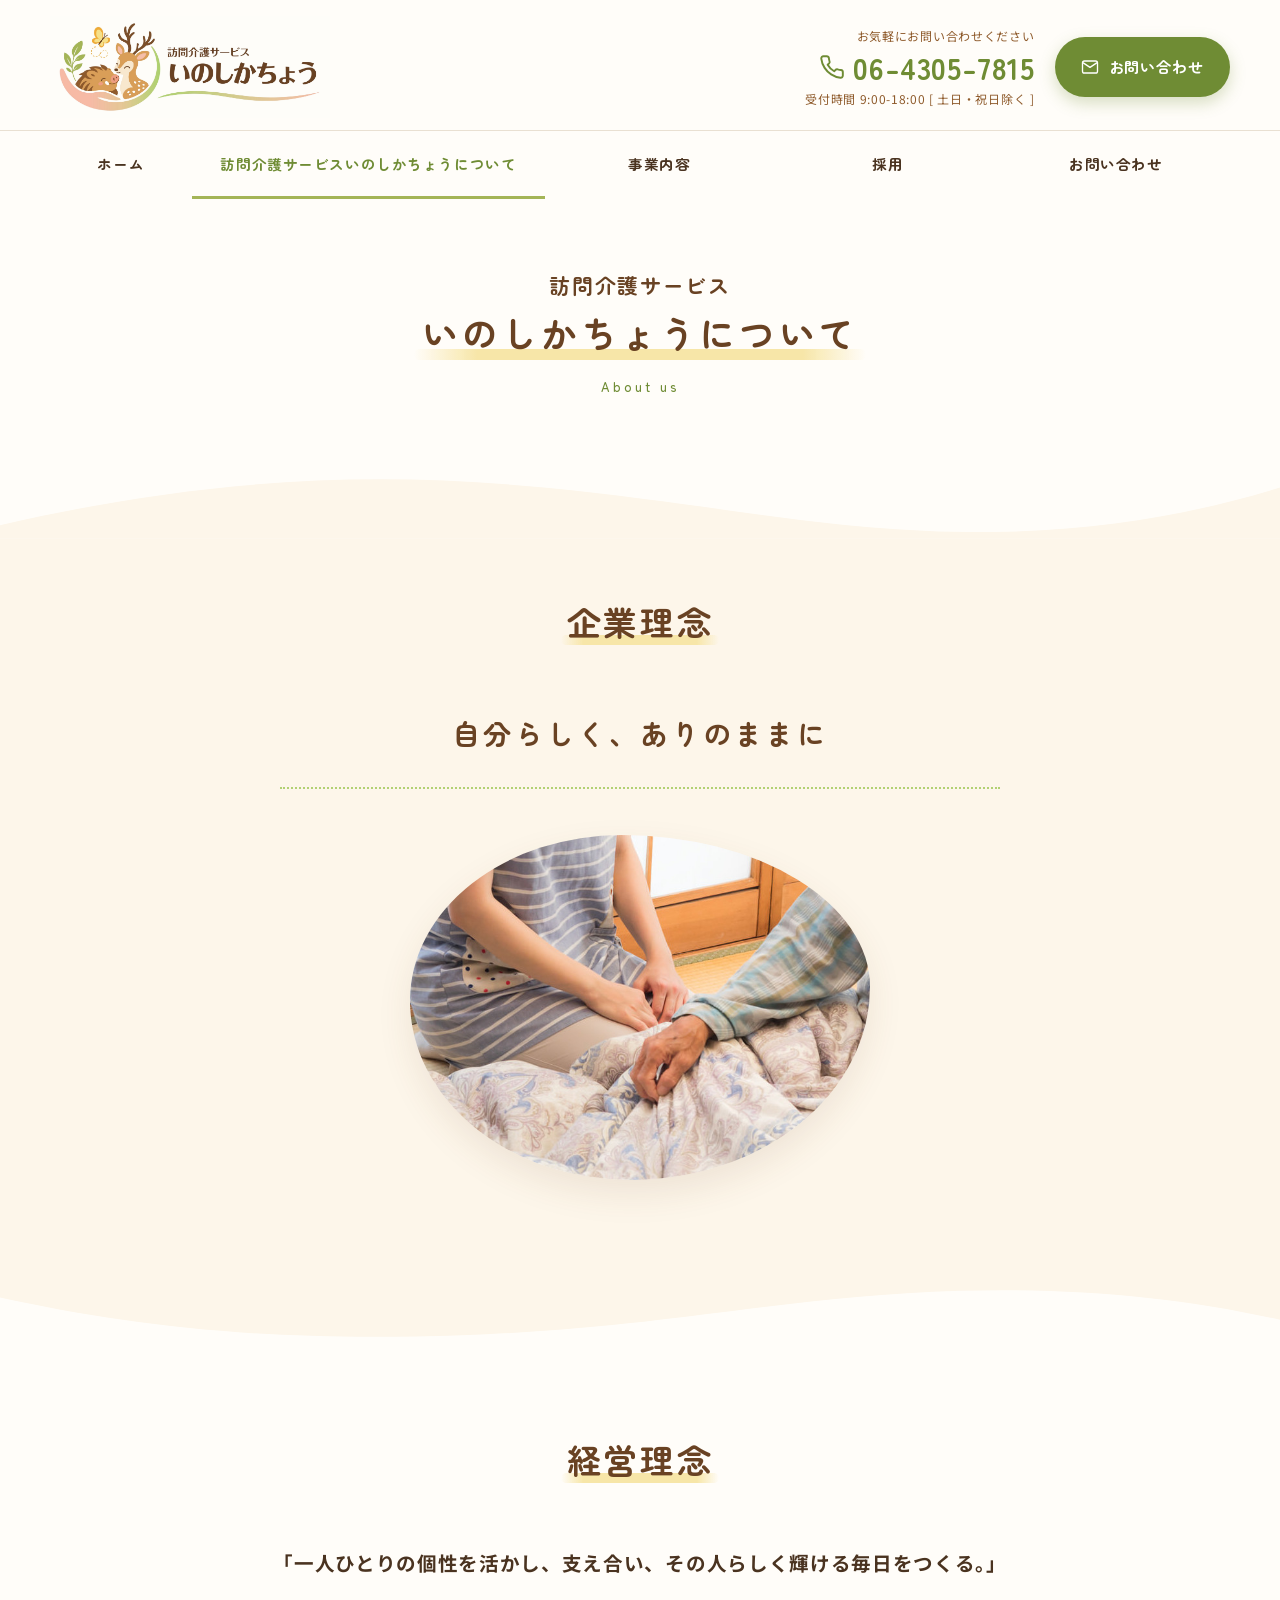
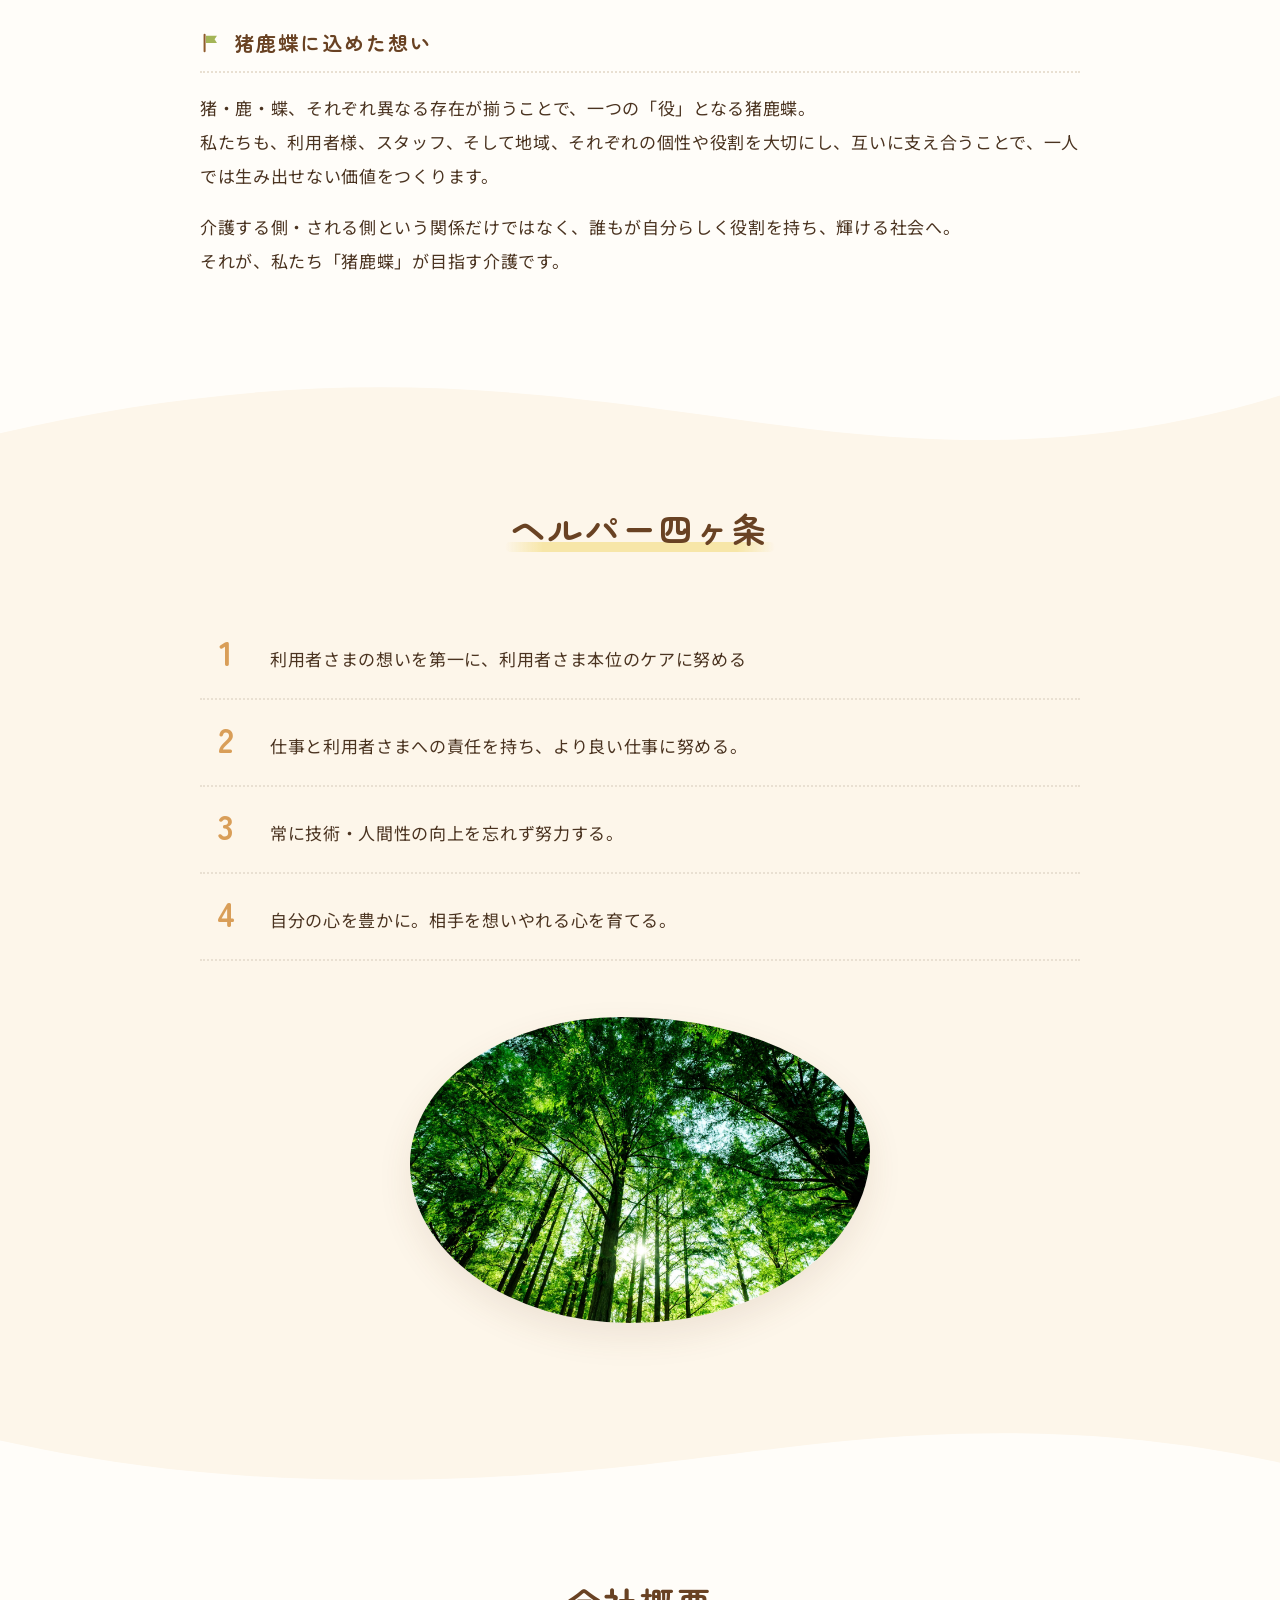
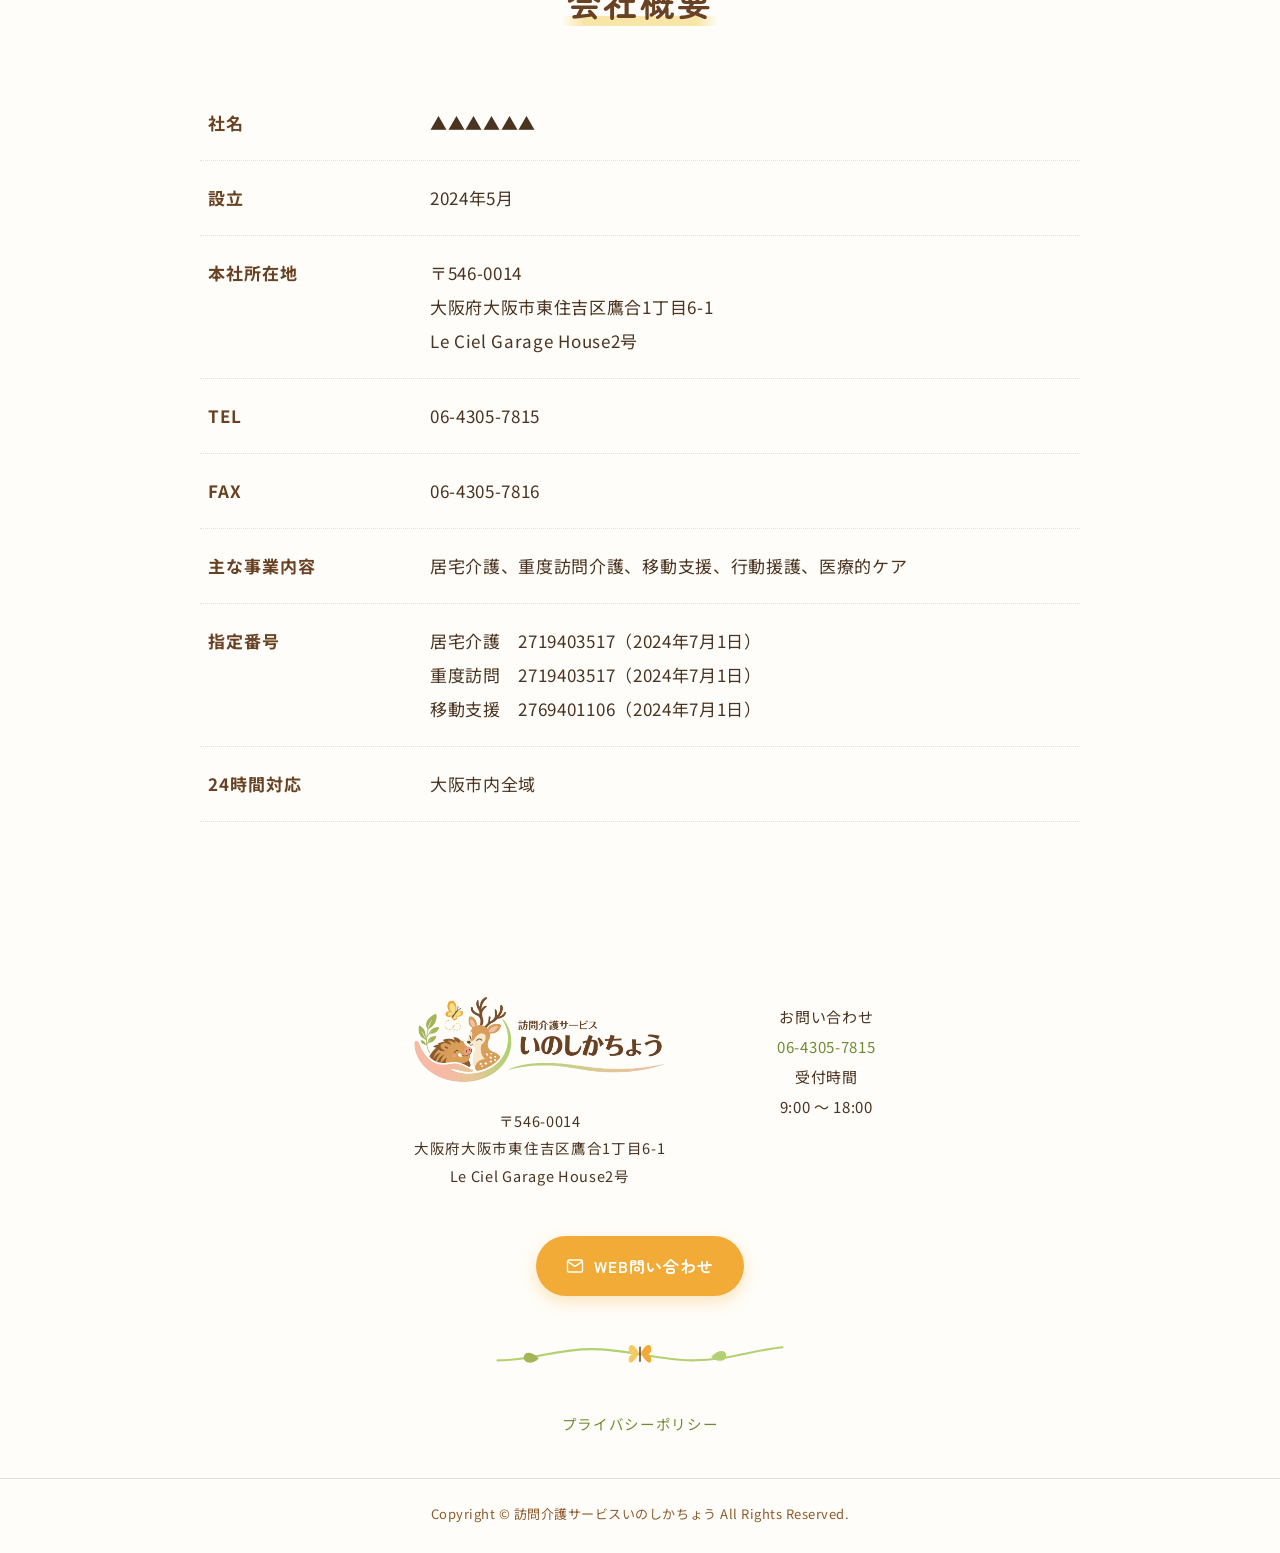
==== commit 7daf4541: "企業理念・経営理念を新しい文面に更新 Co-Authored-By: Claude Sonnet 5.5 <noreply@anthropic.com>" ====
--- a/about/index.html
+++ b/about/index.html
@@ -71,7 +71,7 @@
       <h2 class="sec-head__ja">企業理念</h2>
     </div>
 
-    <p class="philosophy__catch">昨日より笑顔の多い毎日を</p>
+    <p class="philosophy__catch">自分らしく、ありのままに</p>
 
     <img class="philosophy__img" src="../image/about-philosophy.jpg" alt="ご自宅の居室でご利用者様に寄り添うヘルパーの手">
   </div>
@@ -92,43 +92,15 @@
 
     <div class="creed">
       <div class="creed__item">
-        <h3 class="creed__title">
-          <svg viewBox="0 0 24 24" aria-hidden="true"><path d="M5 3v18" stroke="#8f5b2c" stroke-width="2.2" stroke-linecap="round"/><path d="M6.5 4h12l-2.6 4 2.6 4h-12V4Z" fill="#a4b557"/></svg>ミッション
-        </h3>
-        <p class="creed__body">いのしかちょうと出会う昨日よりも、いのしかちょうと出会った今日からがより楽しく、笑顔が絶えない居心地のいい毎日になるような会社を作る</p>
+        <p class="creed__body creed__lead">「一人ひとりの個性を活かし、支え合い、その人らしく輝ける毎日をつくる。」</p>
       </div>
 
       <div class="creed__item">
         <h3 class="creed__title">
-          <svg viewBox="0 0 24 24" aria-hidden="true"><path d="M5 3v18" stroke="#8f5b2c" stroke-width="2.2" stroke-linecap="round"/><path d="M6.5 4h12l-2.6 4 2.6 4h-12V4Z" fill="#f1ab36"/></svg>ビジョン
+          <svg viewBox="0 0 24 24" aria-hidden="true"><path d="M5 3v18" stroke="#8f5b2c" stroke-width="2.2" stroke-linecap="round"/><path d="M6.5 4h12l-2.6 4 2.6 4h-12V4Z" fill="#a4b557"/></svg>猪鹿蝶に込めた想い
         </h3>
-        <p class="creed__body">利用者さんとヘルパーさん両者にとって、いのしかちょうが大阪No.1の居心地のいい笑顔溢れる会社にする</p>
-      </div>
-
-      <div class="creed__item">
-        <h3 class="creed__title">
-          <svg viewBox="0 0 24 24" aria-hidden="true"><path d="M5 3v18" stroke="#8f5b2c" stroke-width="2.2" stroke-linecap="round"/><path d="M6.5 4h12l-2.6 4 2.6 4h-12V4Z" fill="#b2d173"/></svg>バリュー
-        </h3>
-        <ol class="creed__list">
-          <li>誠実（嘘をつかない、約束を守る）</li>
-          <li>親愛（愛を持って接する）</li>
-          <li>感謝（関わる方、会社に感謝の気持ちを忘れない）</li>
-          <li>尊重（お互いを尊敬、尊重する）</li>
-          <li>笑顔（笑顔を絶やさない）</li>
-        </ol>
-      </div>
-
-      <div class="creed__item">
-        <h3 class="creed__title">
-          <svg viewBox="0 0 24 24" aria-hidden="true"><path d="M5 3v18" stroke="#8f5b2c" stroke-width="2.2" stroke-linecap="round"/><path d="M6.5 4h12l-2.6 4 2.6 4h-12V4Z" fill="#d99e58"/></svg>ウェイ
-        </h3>
-        <ol class="creed__list">
-          <li>時間厳守（5分前行動）</li>
-          <li>挨拶、感謝、笑顔を忘れない</li>
-          <li>報連相（分からない事があればすぐ相談、何かミスや問題が起こればすぐに報告）</li>
-          <li>ルールを守る</li>
-          <li>悪口、陰口を言わない</li>
-        </ol>
+        <p class="creed__body">猪・鹿・蝶、それぞれ異なる存在が揃うことで、一つの「役」となる猪鹿蝶。<br>私たちも、利用者様、スタッフ、そして地域、それぞれの個性や役割を大切にし、互いに支え合うことで、一人では生み出せない価値をつくります。</p>
+        <p class="creed__body">介護する側・される側という関係だけではなく、誰もが自分らしく役割を持ち、輝ける社会へ。<br>それが、私たち「猪鹿蝶」が目指す介護です。</p>
       </div>
     </div>
   </div>
--- a/css/pages.css
+++ b/css/pages.css
@@ -84,6 +84,10 @@
 .creed__title svg { width: 22px; height: 22px; flex: 0 0 auto; }
 
 .creed__body { margin: 0; }
+
+.creed__body + .creed__body { margin-top: 1em; }
+
+.creed__lead { font-size: 1.15em; font-weight: 700; text-align: center; }
 
 .creed__list { list-style: none; margin: 0; padding: 0; counter-reset: creed; }
 
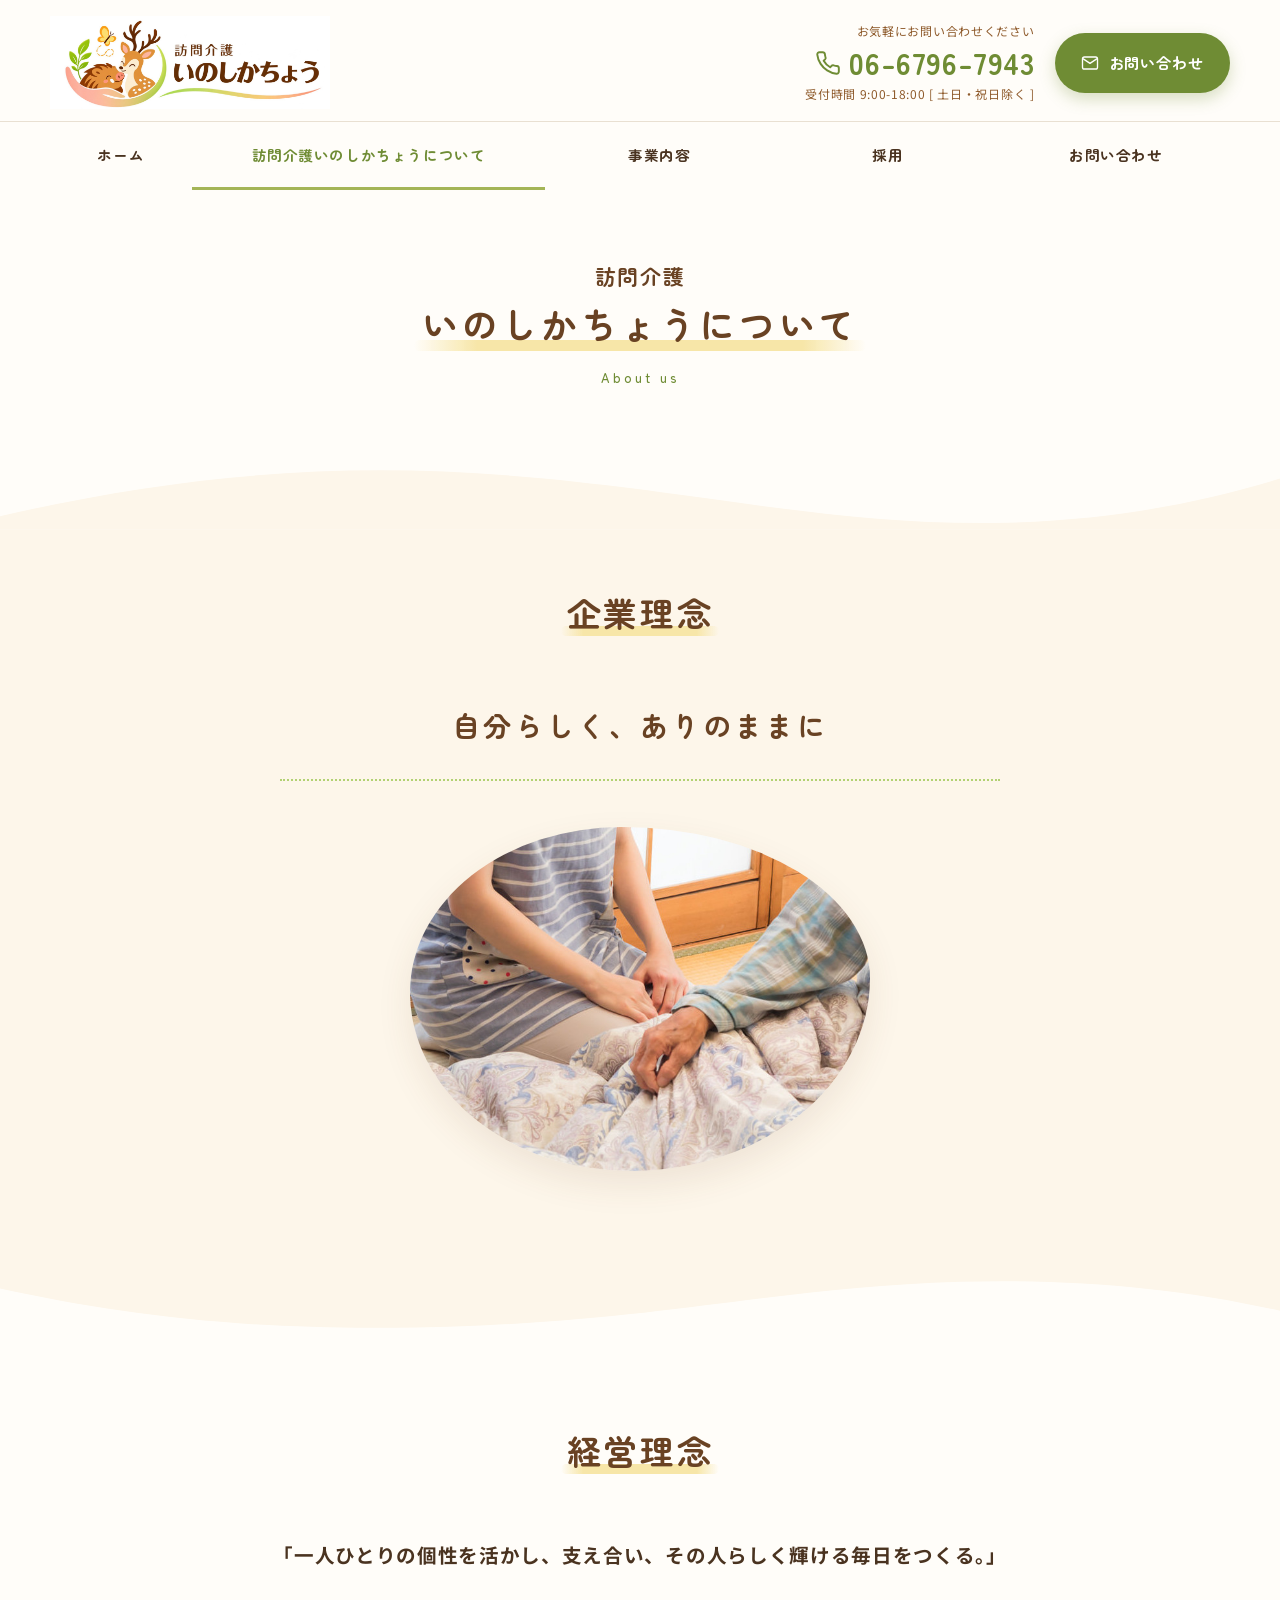
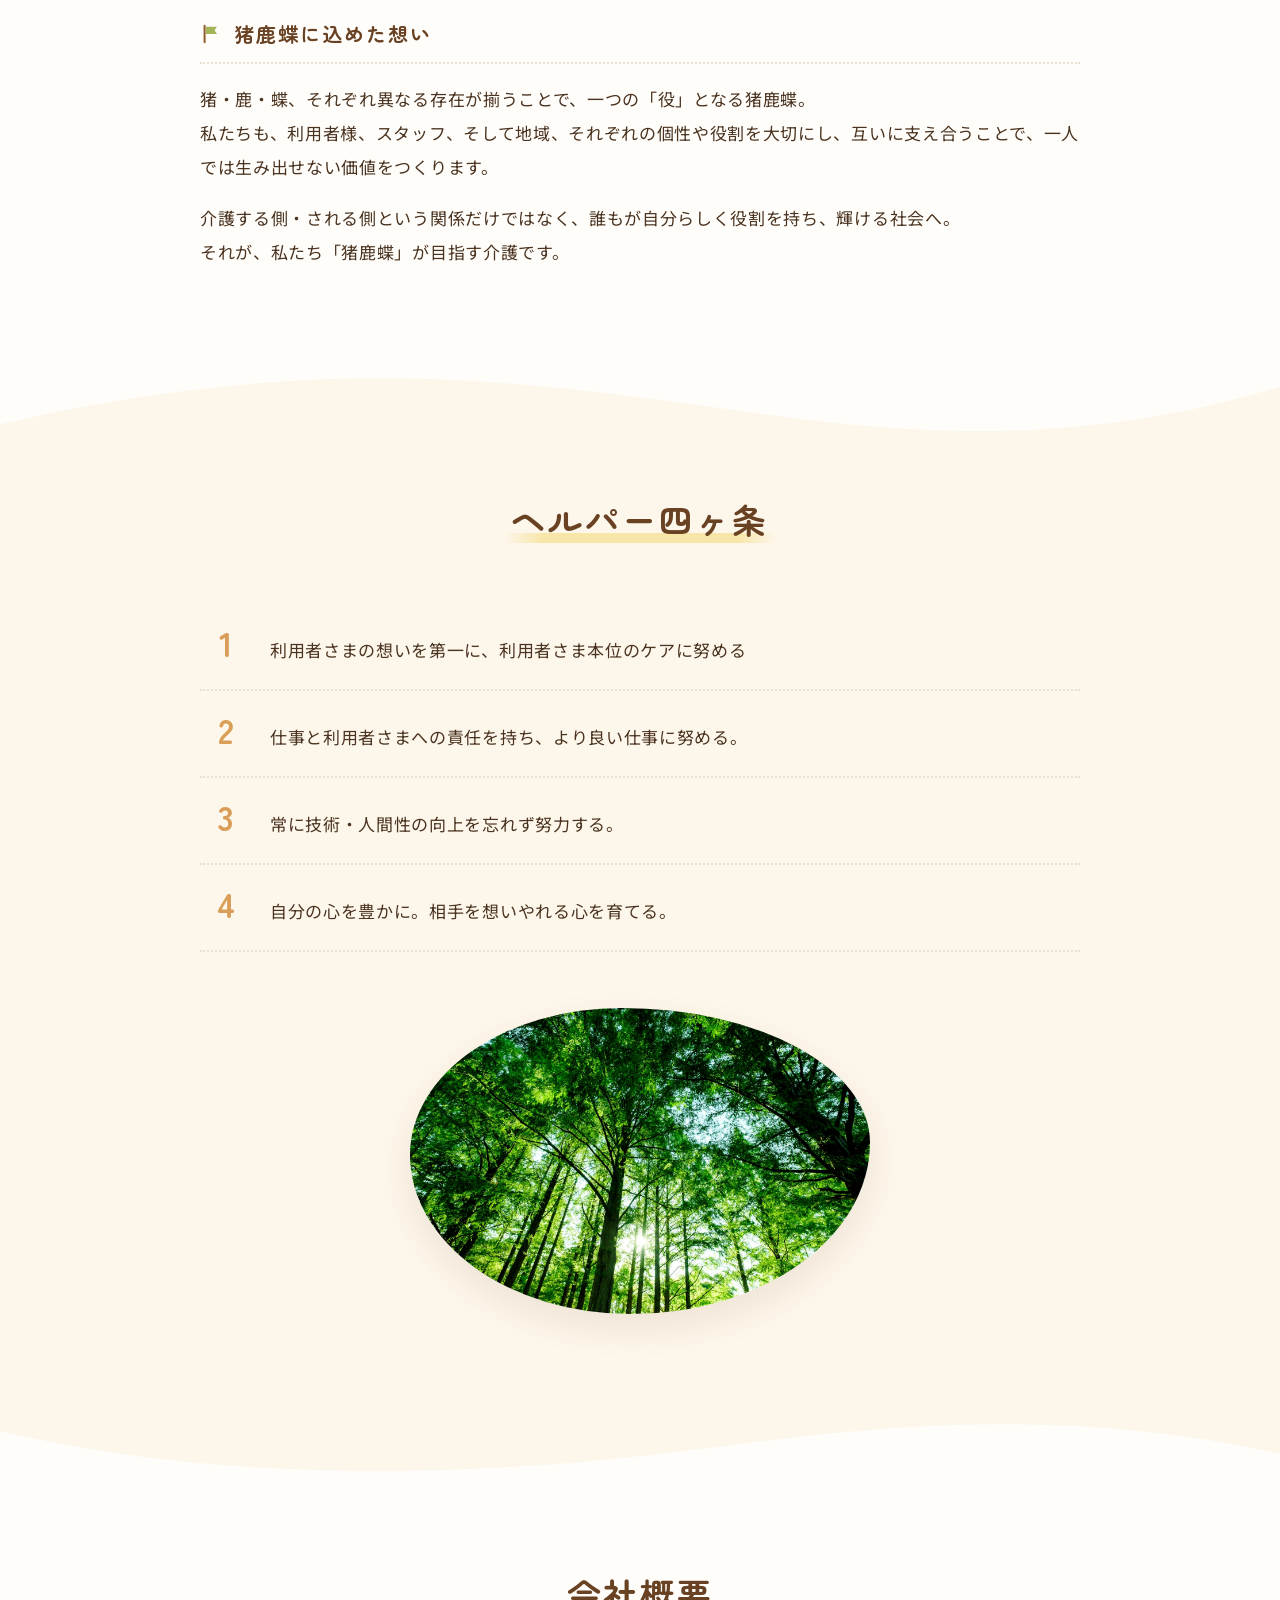
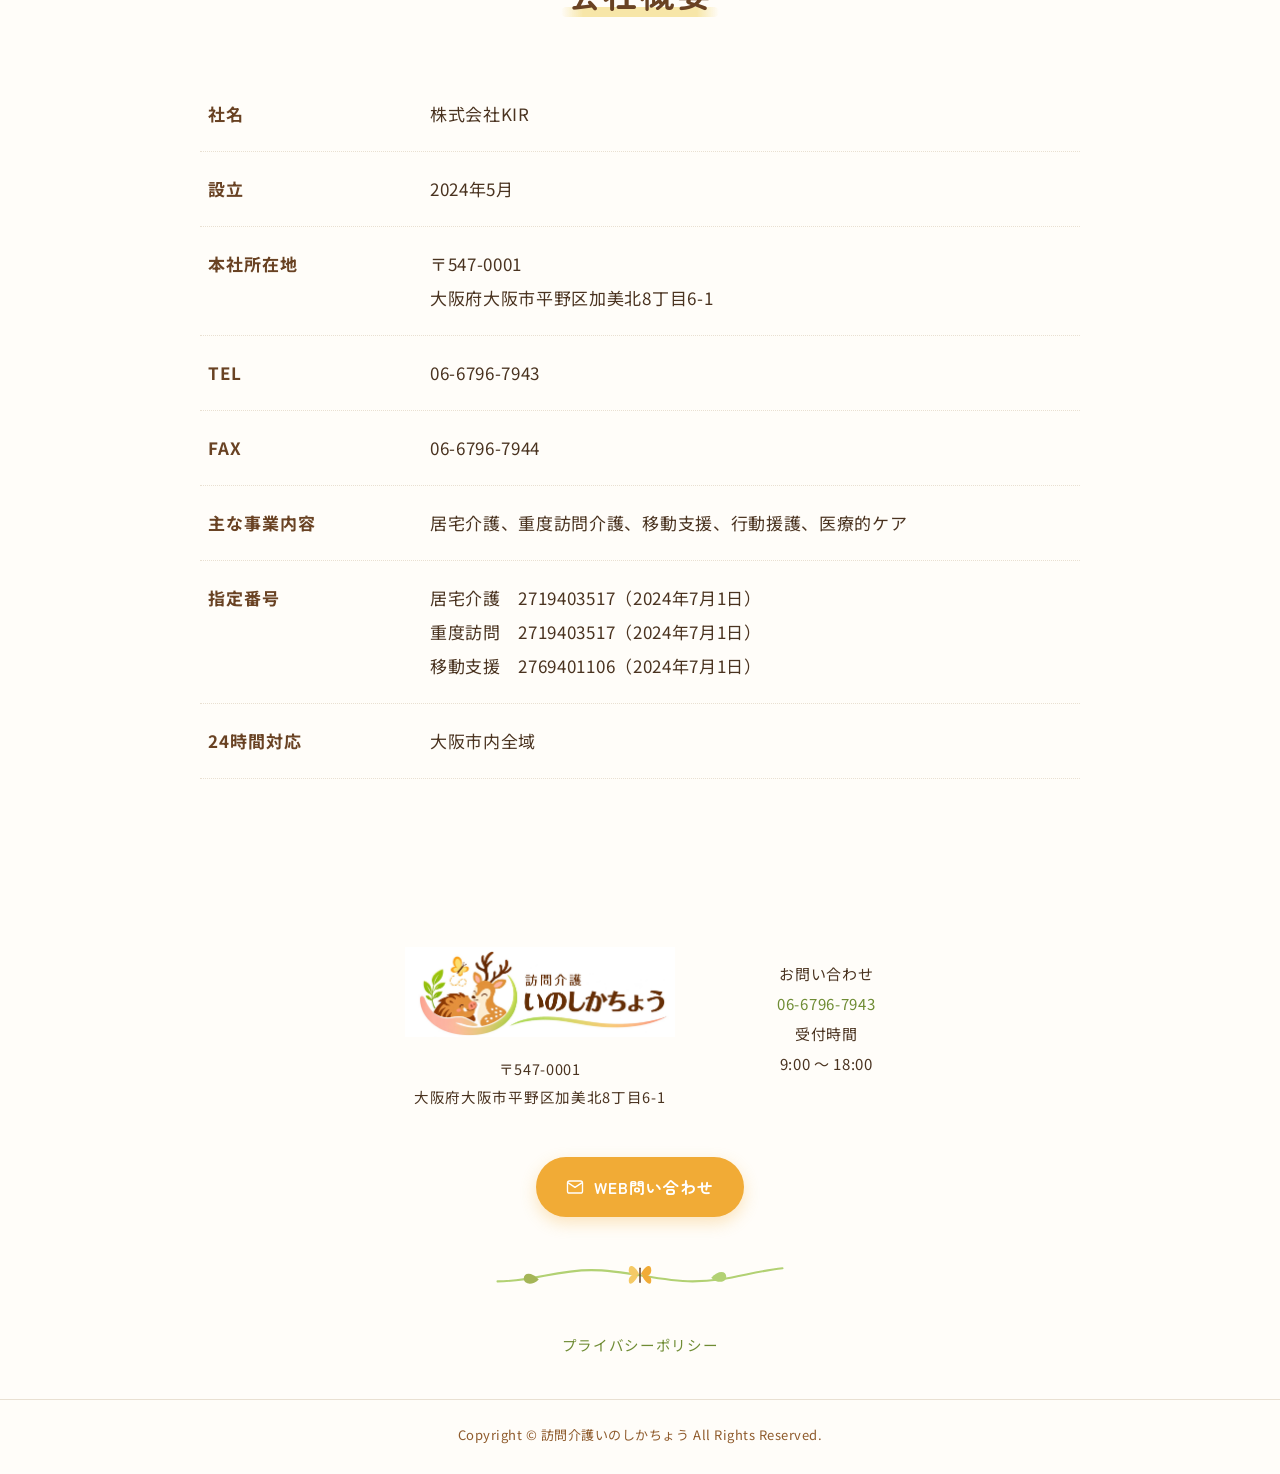
==== commit baf6ad02: "会社情報(住所・電話・FAX・社名)とロゴを更新、事業所名から「サービス」を削除 Co-Authored-By: Claude Sonnet 5.5 <noreply@anthropic.com>" ====
--- a/about/index.html
+++ b/about/index.html
@@ -3,8 +3,8 @@
 <head>
 <meta charset="UTF-8">
 <meta name="viewport" content="width=device-width, initial-scale=1">
-<title>訪問介護サービスいのしかちょうについて｜訪問介護サービスいのしかちょう</title>
-<meta name="description" content="訪問介護サービスいのしかちょうの企業理念・経営理念・ヘルパー四ヶ条・会社概要のご案内です。">
+<title>訪問介護いのしかちょうについて｜訪問介護いのしかちょう</title>
+<meta name="description" content="訪問介護いのしかちょうの企業理念・経営理念・ヘルパー四ヶ条・会社概要のご案内です。">
 <link rel="canonical" href="https://TODO-DOMAIN.example.com/about/">
 <link rel="icon" href="../favicon.ico" sizes="any">
 <link rel="apple-touch-icon" href="../apple-touch-icon.png">
@@ -19,13 +19,13 @@
 <header class="header">
   <div class="header__inner">
     <div class="header__logo">
-      <a href="../"><img src="../image/header-logo.jpg" alt="訪問介護サービスいのしかちょう"></a>
+      <a href="../"><img src="../image/header-logo.jpg" alt="訪問介護いのしかちょう"></a>
     </div>
     <div class="header__contact">
       <div class="header__tel">
         <span class="header__tel-lead">お気軽にお問い合わせください</span>
-        <a class="header__tel-num" href="tel:0643057815">
-          <svg viewBox="0 0 24 24" fill="none" stroke="currentColor" stroke-width="1.8" stroke-linecap="round" stroke-linejoin="round" aria-hidden="true"><path d="M22 16.9v3a2 2 0 0 1-2.2 2 19.8 19.8 0 0 1-8.6-3.1 19.5 19.5 0 0 1-6-6A19.8 19.8 0 0 1 2.1 4.2 2 2 0 0 1 4.1 2h3a2 2 0 0 1 2 1.7c.1 1 .3 1.9.6 2.8a2 2 0 0 1-.4 2.1L8 9.9a16 16 0 0 0 6 6l1.3-1.3a2 2 0 0 1 2.1-.4c.9.3 1.8.5 2.8.6a2 2 0 0 1 1.8 2.1Z"/></svg>06-4305-7815
+        <a class="header__tel-num" href="tel:0667967943">
+          <svg viewBox="0 0 24 24" fill="none" stroke="currentColor" stroke-width="1.8" stroke-linecap="round" stroke-linejoin="round" aria-hidden="true"><path d="M22 16.9v3a2 2 0 0 1-2.2 2 19.8 19.8 0 0 1-8.6-3.1 19.5 19.5 0 0 1-6-6A19.8 19.8 0 0 1 2.1 4.2 2 2 0 0 1 4.1 2h3a2 2 0 0 1 2 1.7c.1 1 .3 1.9.6 2.8a2 2 0 0 1-.4 2.1L8 9.9a16 16 0 0 0 6 6l1.3-1.3a2 2 0 0 1 2.1-.4c.9.3 1.8.5 2.8.6a2 2 0 0 1 1.8 2.1Z"/></svg>06-6796-7943
         </a>
         <span class="header__tel-time">受付時間 9:00-18:00 [ 土日・祝日除く ]</span>
       </div>
@@ -42,7 +42,7 @@
 
     <ul class="gnav__list" id="gnav-list">
       <li class="gnav__home"><a href="../">ホーム</a></li>
-      <li class="gnav__about"><a href="../about/" aria-current="page">訪問介護サービスいのしかちょうについて</a></li>
+      <li class="gnav__about"><a href="../about/" aria-current="page">訪問介護いのしかちょうについて</a></li>
       <li><a href="../ourbusiness/">事業内容</a></li>
       <li><a href="../recruit/">採用</a></li>
       <li><a href="../contact/">お問い合わせ</a></li>
@@ -53,7 +53,7 @@
 <!-- ============================ ページタイトル ============================ -->
 <div class="page-head">
   <h1 class="page-head__ja">
-    <small>訪問介護サービス</small>いのしかちょうについて
+    <small>訪問介護</small>いのしかちょうについて
   </h1>
   <span class="page-head__en">About us</span>
 </div>
@@ -146,7 +146,7 @@
     <dl class="company">
       <div>
         <dt>社名</dt>
-        <dd>▲▲▲▲▲▲</dd>
+        <dd>株式会社KIR</dd>
       </div>
       <div>
         <dt>設立</dt>
@@ -155,18 +155,17 @@
       <div>
         <dt>本社所在地</dt>
         <dd>
-          <span>〒546-0014</span>
-          <span>大阪府大阪市東住吉区鷹合1丁目6-1</span>
-          <span>Le Ciel Garage House2号</span>
+          <span>〒547-0001</span>
+          <span>大阪府大阪市平野区加美北8丁目6-1</span>
         </dd>
       </div>
       <div>
         <dt>TEL</dt>
-        <dd>06-4305-7815</dd>
+        <dd>06-6796-7943</dd>
       </div>
       <div>
         <dt>FAX</dt>
-        <dd>06-4305-7816</dd>
+        <dd>06-6796-7944</dd>
       </div>
       <div>
         <dt>主な事業内容</dt>
@@ -193,16 +192,15 @@
   <div class="wrap">
     <div class="footer__inner">
       <div class="footer__logo">
-        <img src="../image/header-logo.jpg" alt="訪問介護サービスいのしかちょう">
+        <img src="../image/header-logo.jpg" alt="訪問介護いのしかちょう">
         <p class="footer__address">
-          〒546-0014<br>
-          大阪府大阪市東住吉区鷹合1丁目6-1<br>
-          Le Ciel Garage House2号
+          〒547-0001<br>
+          大阪府大阪市平野区加美北8丁目6-1
         </p>
       </div>
       <div class="footer__contact">
         お問い合わせ<br>
-        <a href="tel:0643057815">06-4305-7815</a><br>
+        <a href="tel:0667967943">06-6796-7943</a><br>
         受付時間<br>
         9:00 〜 18:00
       </div>
@@ -232,7 +230,7 @@
     <p class="footer__links"><a href="../privacypolicy/">プライバシーポリシー</a></p>
   </div>
 
-  <p class="footer__copy">Copyright &copy; 訪問介護サービスいのしかちょう All Rights Reserved.</p>
+  <p class="footer__copy">Copyright &copy; 訪問介護いのしかちょう All Rights Reserved.</p>
 </footer>
 
 <a class="pagetop" href="#" aria-label="ページの先頭へ戻る"></a>
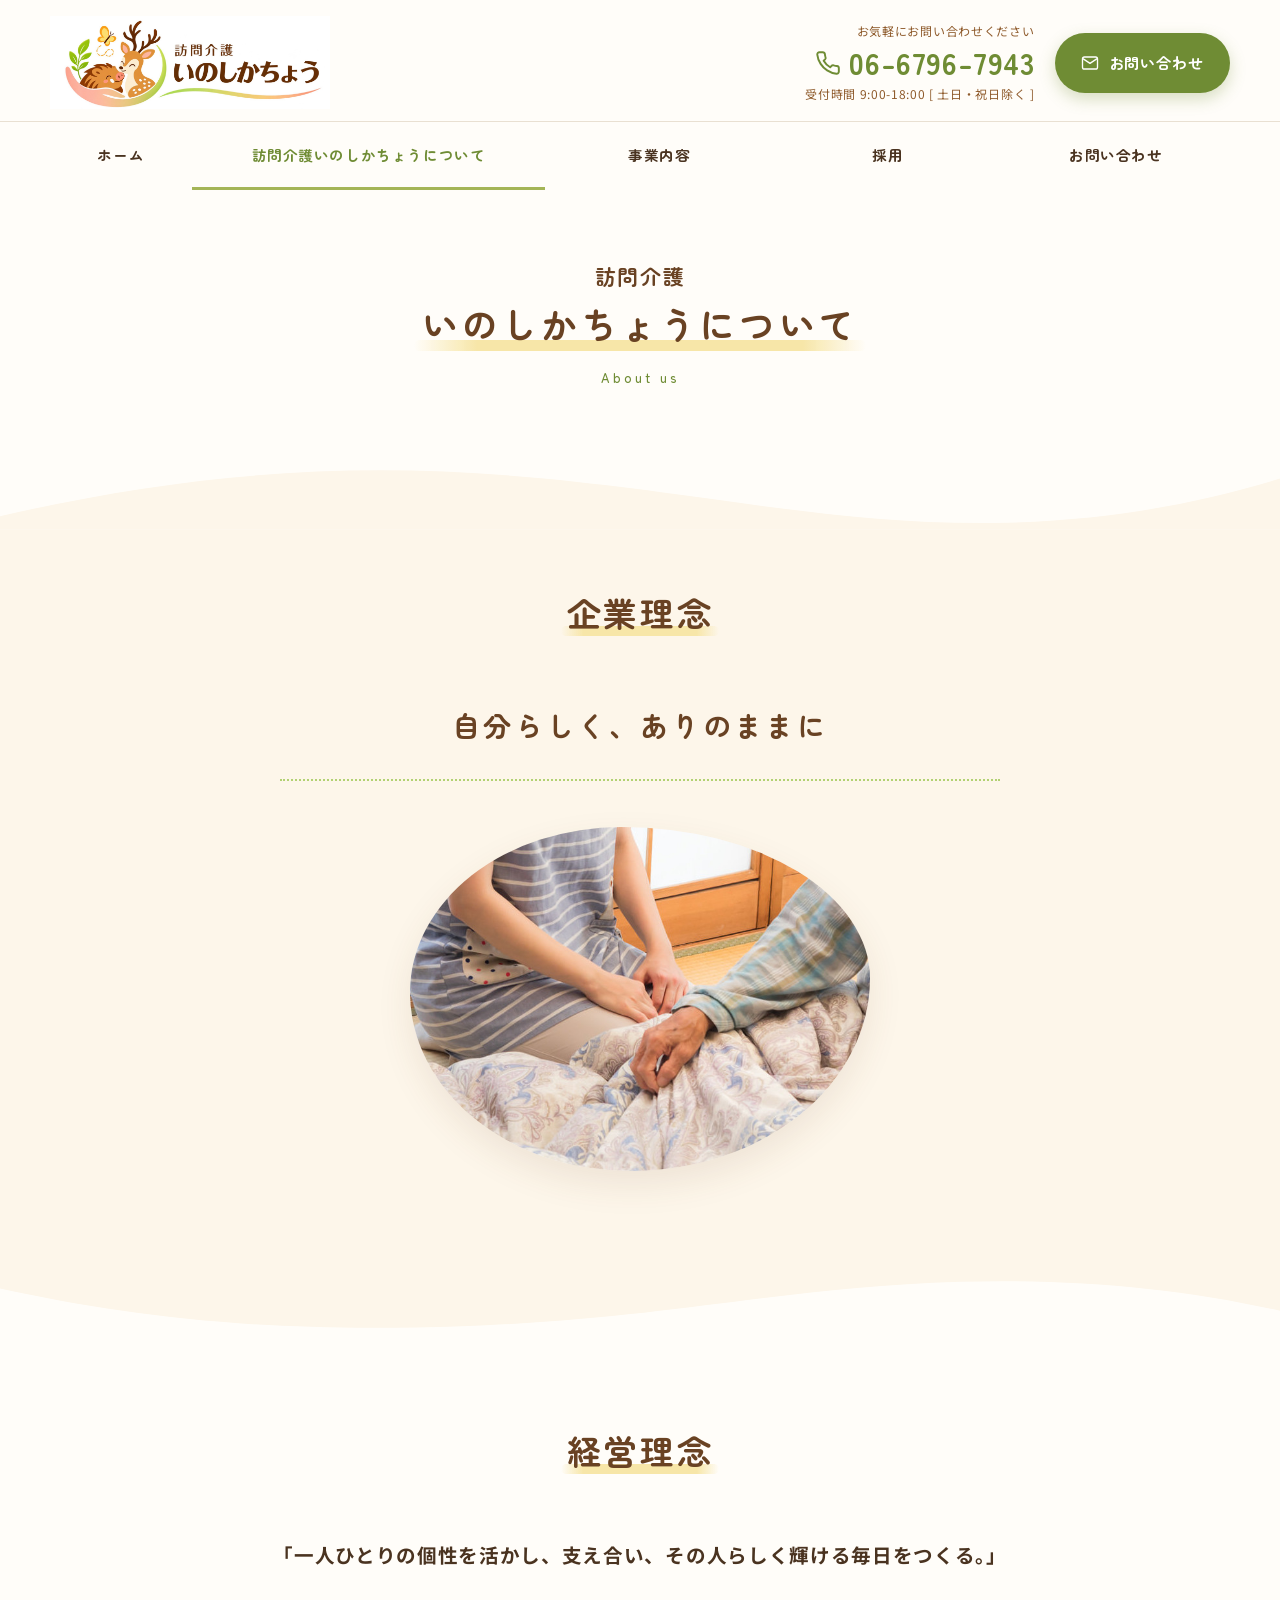
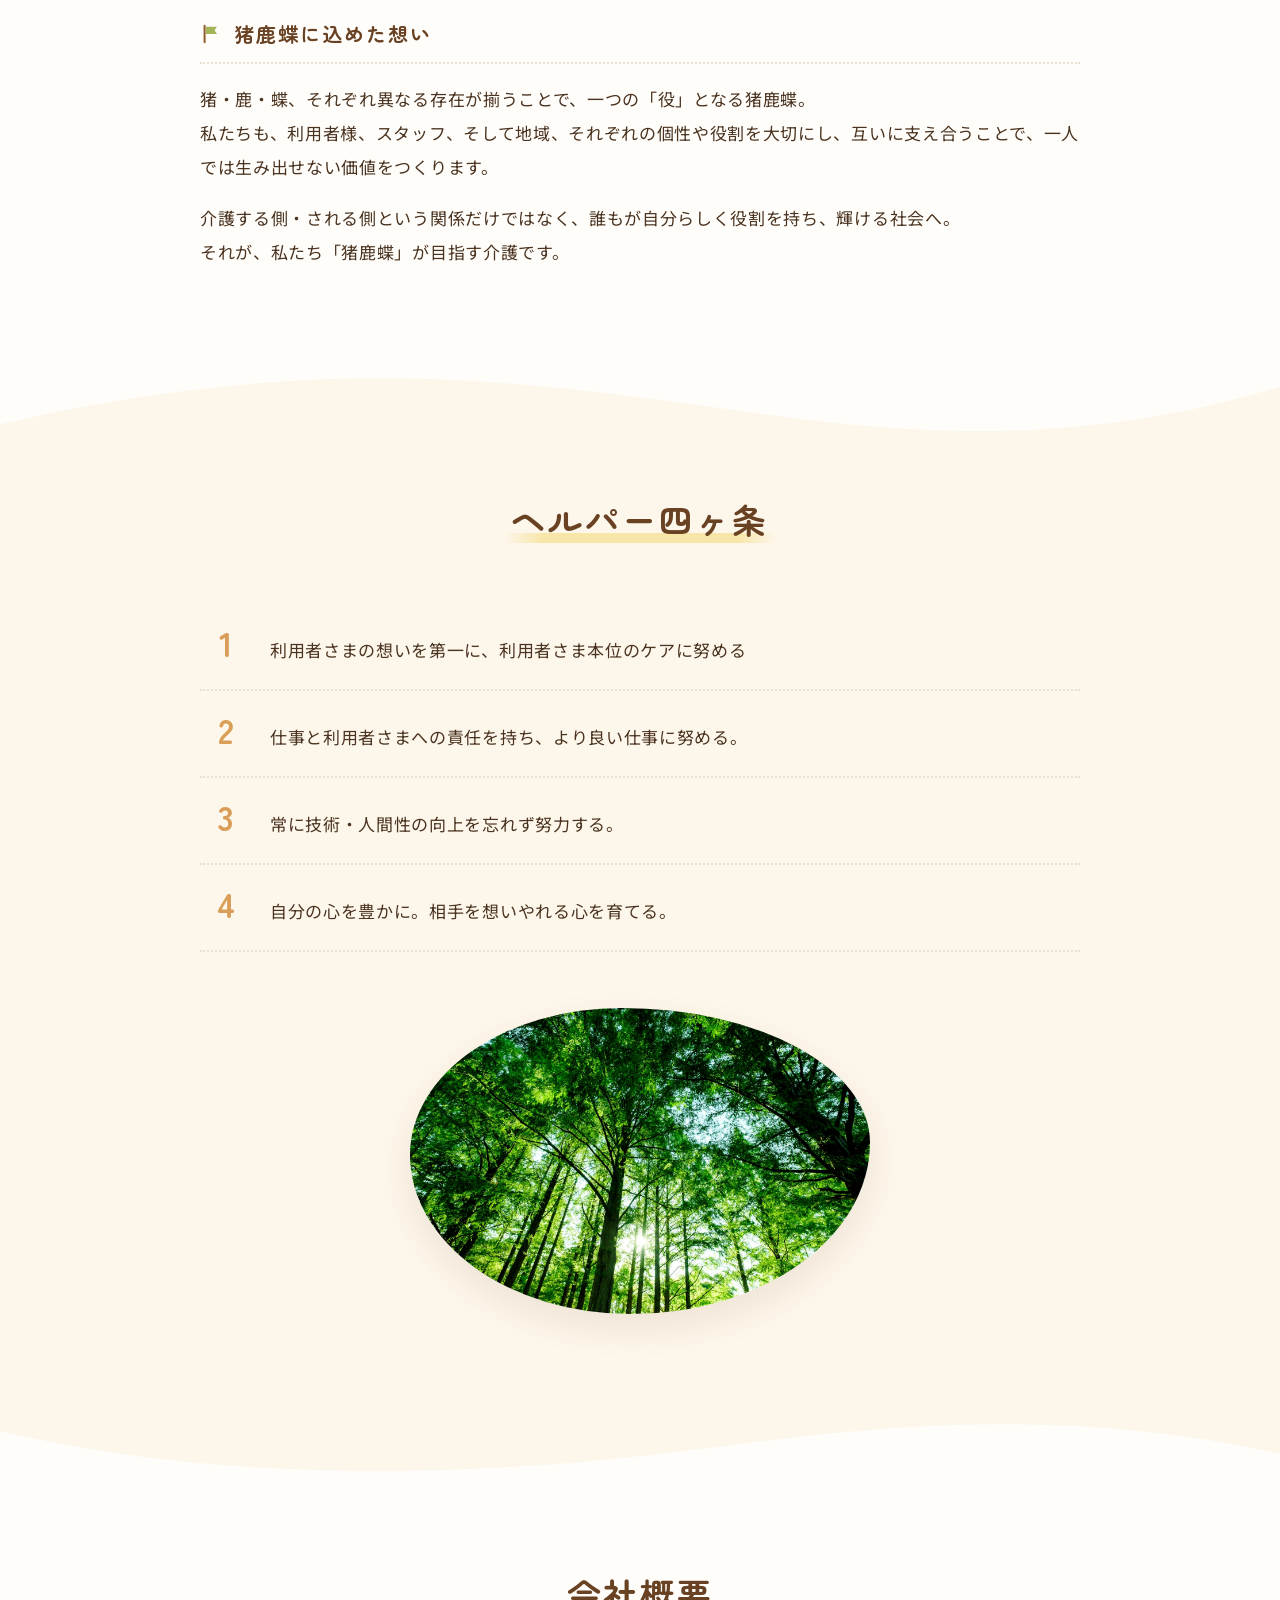
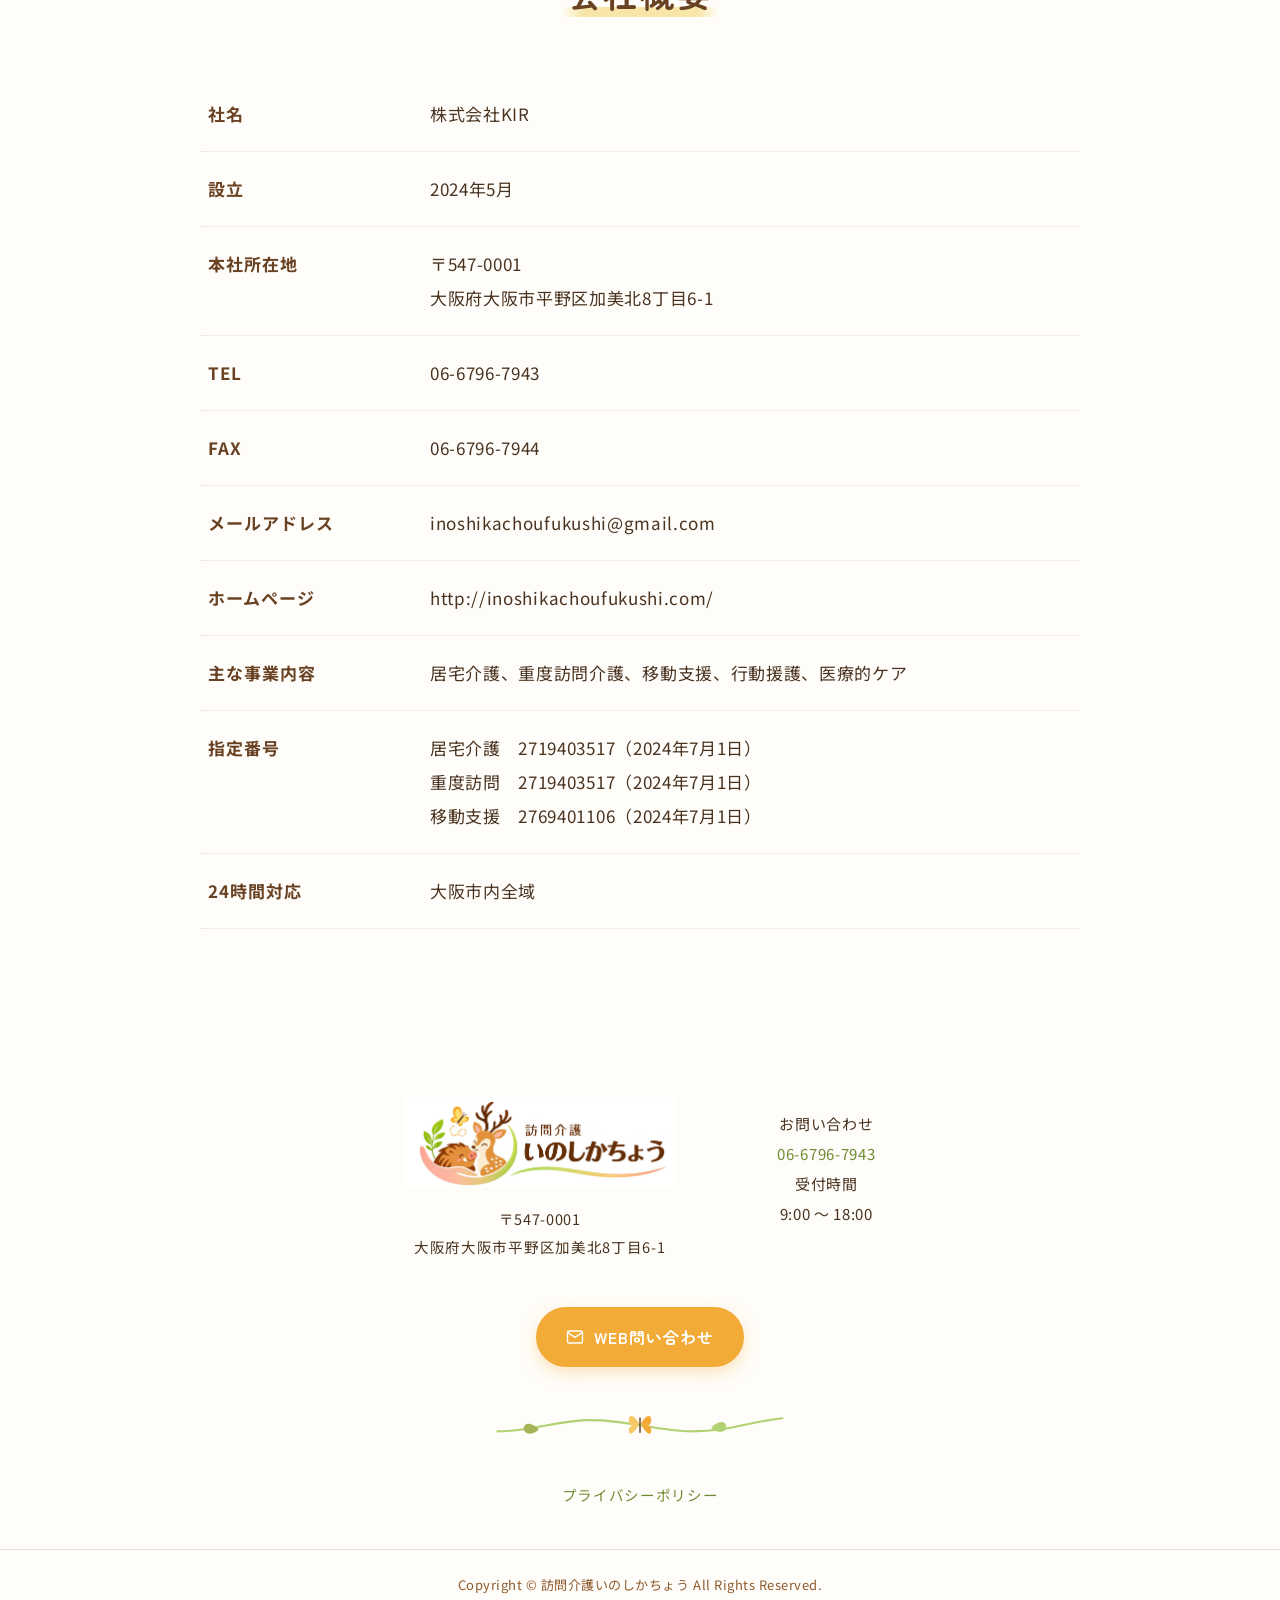
==== commit aeb48f4c: "会社概要にメールアドレスとホームページを追加 Co-Authored-By: Claude Sonnet 5.5 <noreply@anthropic.com>" ====
--- a/about/index.html
+++ b/about/index.html
@@ -168,6 +168,14 @@
         <dd>06-6796-7944</dd>
       </div>
       <div>
+        <dt>メールアドレス</dt>
+        <dd><a href="mailto:inoshikachoufukushi@gmail.com">inoshikachoufukushi@gmail.com</a></dd>
+      </div>
+      <div>
+        <dt>ホームページ</dt>
+        <dd><a href="http://inoshikachoufukushi.com/" target="_blank" rel="noopener">http://inoshikachoufukushi.com/</a></dd>
+      </div>
+      <div>
         <dt>主な事業内容</dt>
         <dd>居宅介護、重度訪問介護、移動支援、行動援護、医療的ケア</dd>
       </div>
--- a/css/pages.css
+++ b/css/pages.css
@@ -148,6 +148,8 @@
 
 .company dd { flex: 1 1 320px; margin: 0; }
 .company dd span { display: block; }
+
+.company dd a { color: inherit; overflow-wrap: anywhere; }
 
 /* --- 事業内容（6ブロック） --------------------------------------------- */
 .biz { padding: 76px 0 80px; }
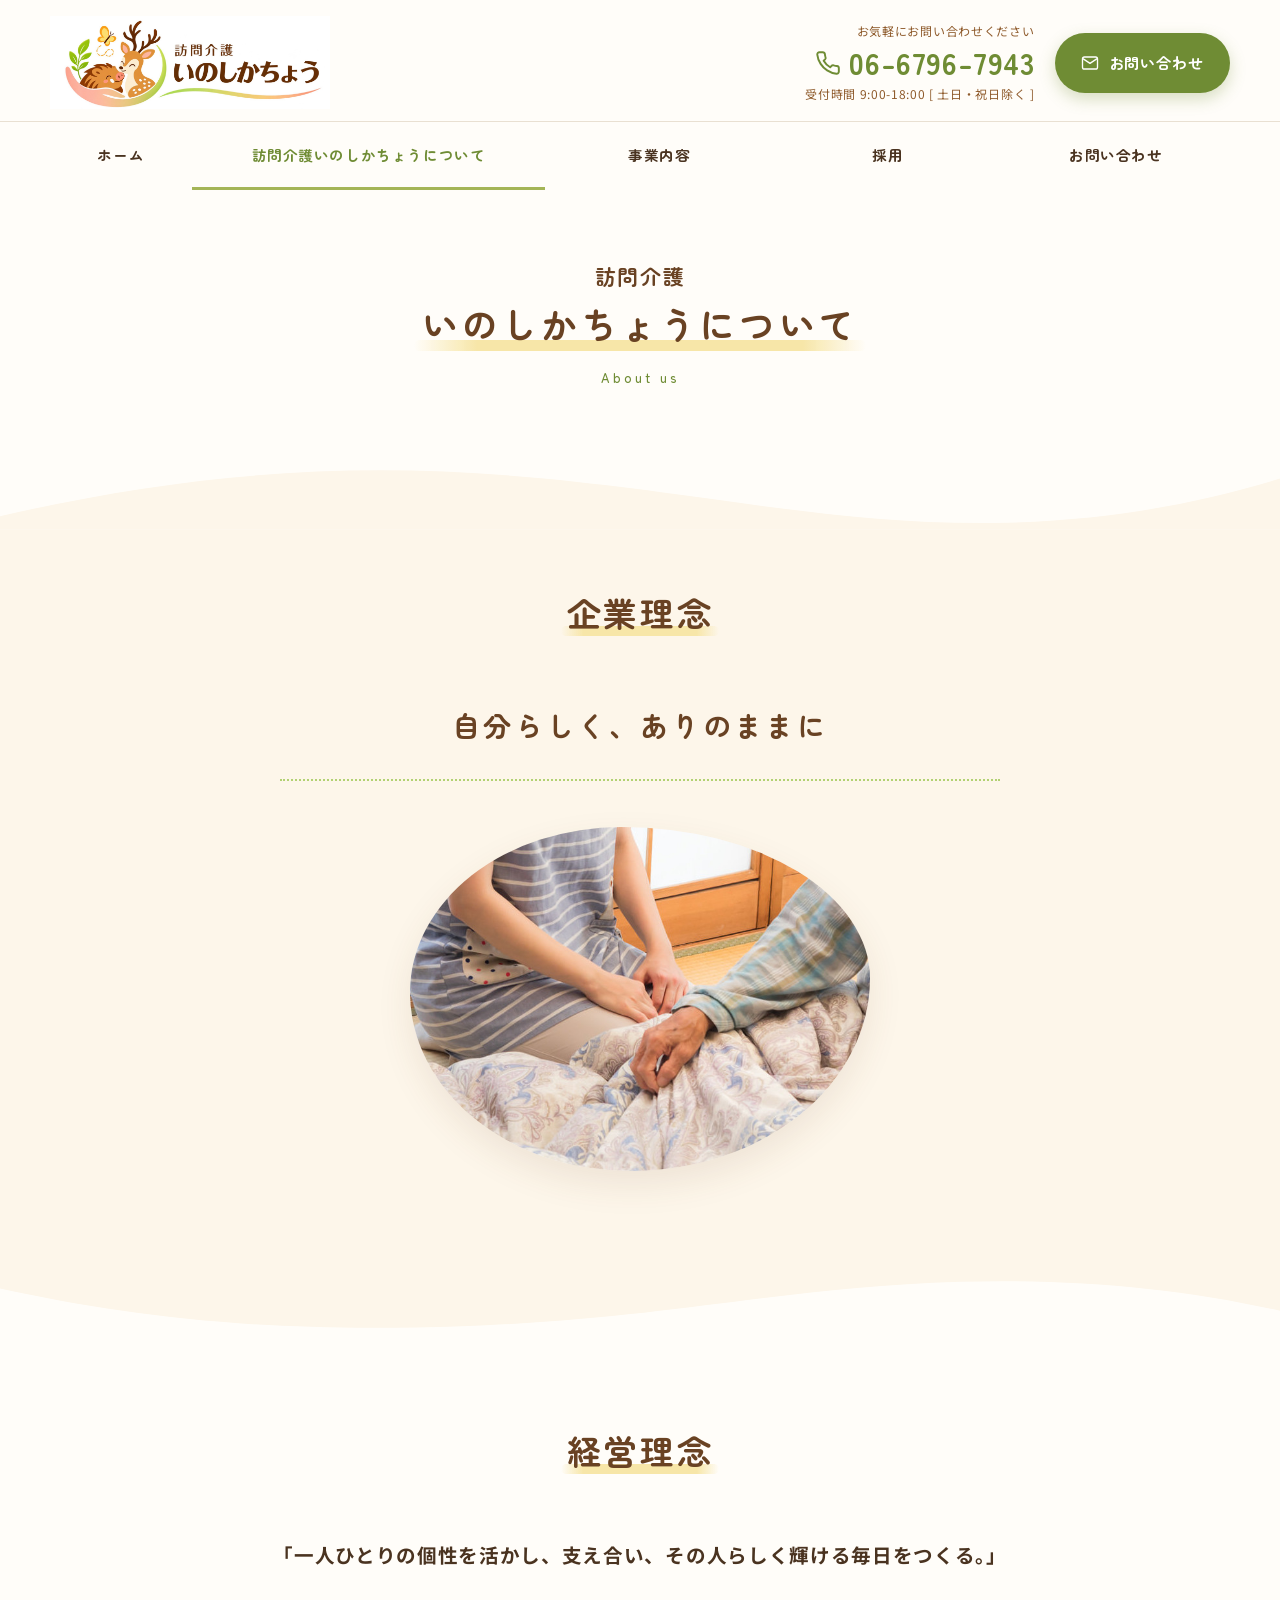
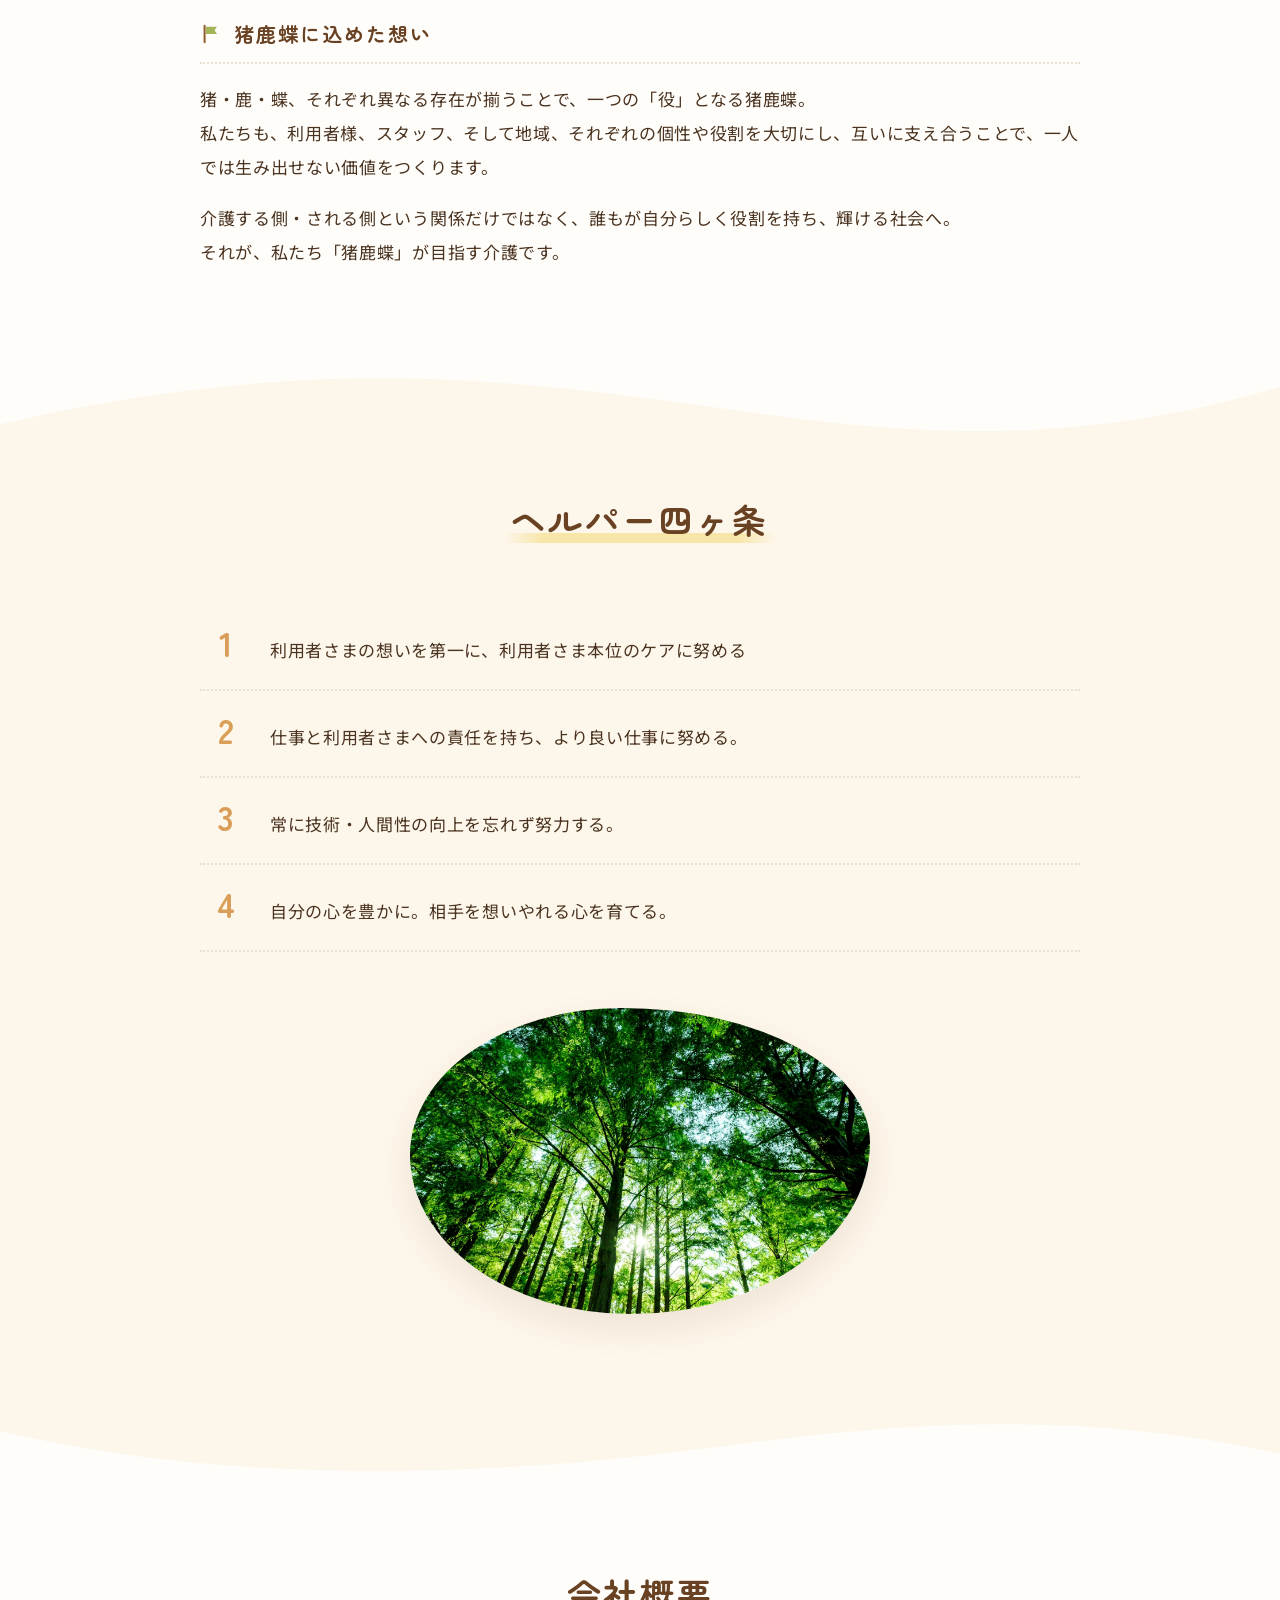
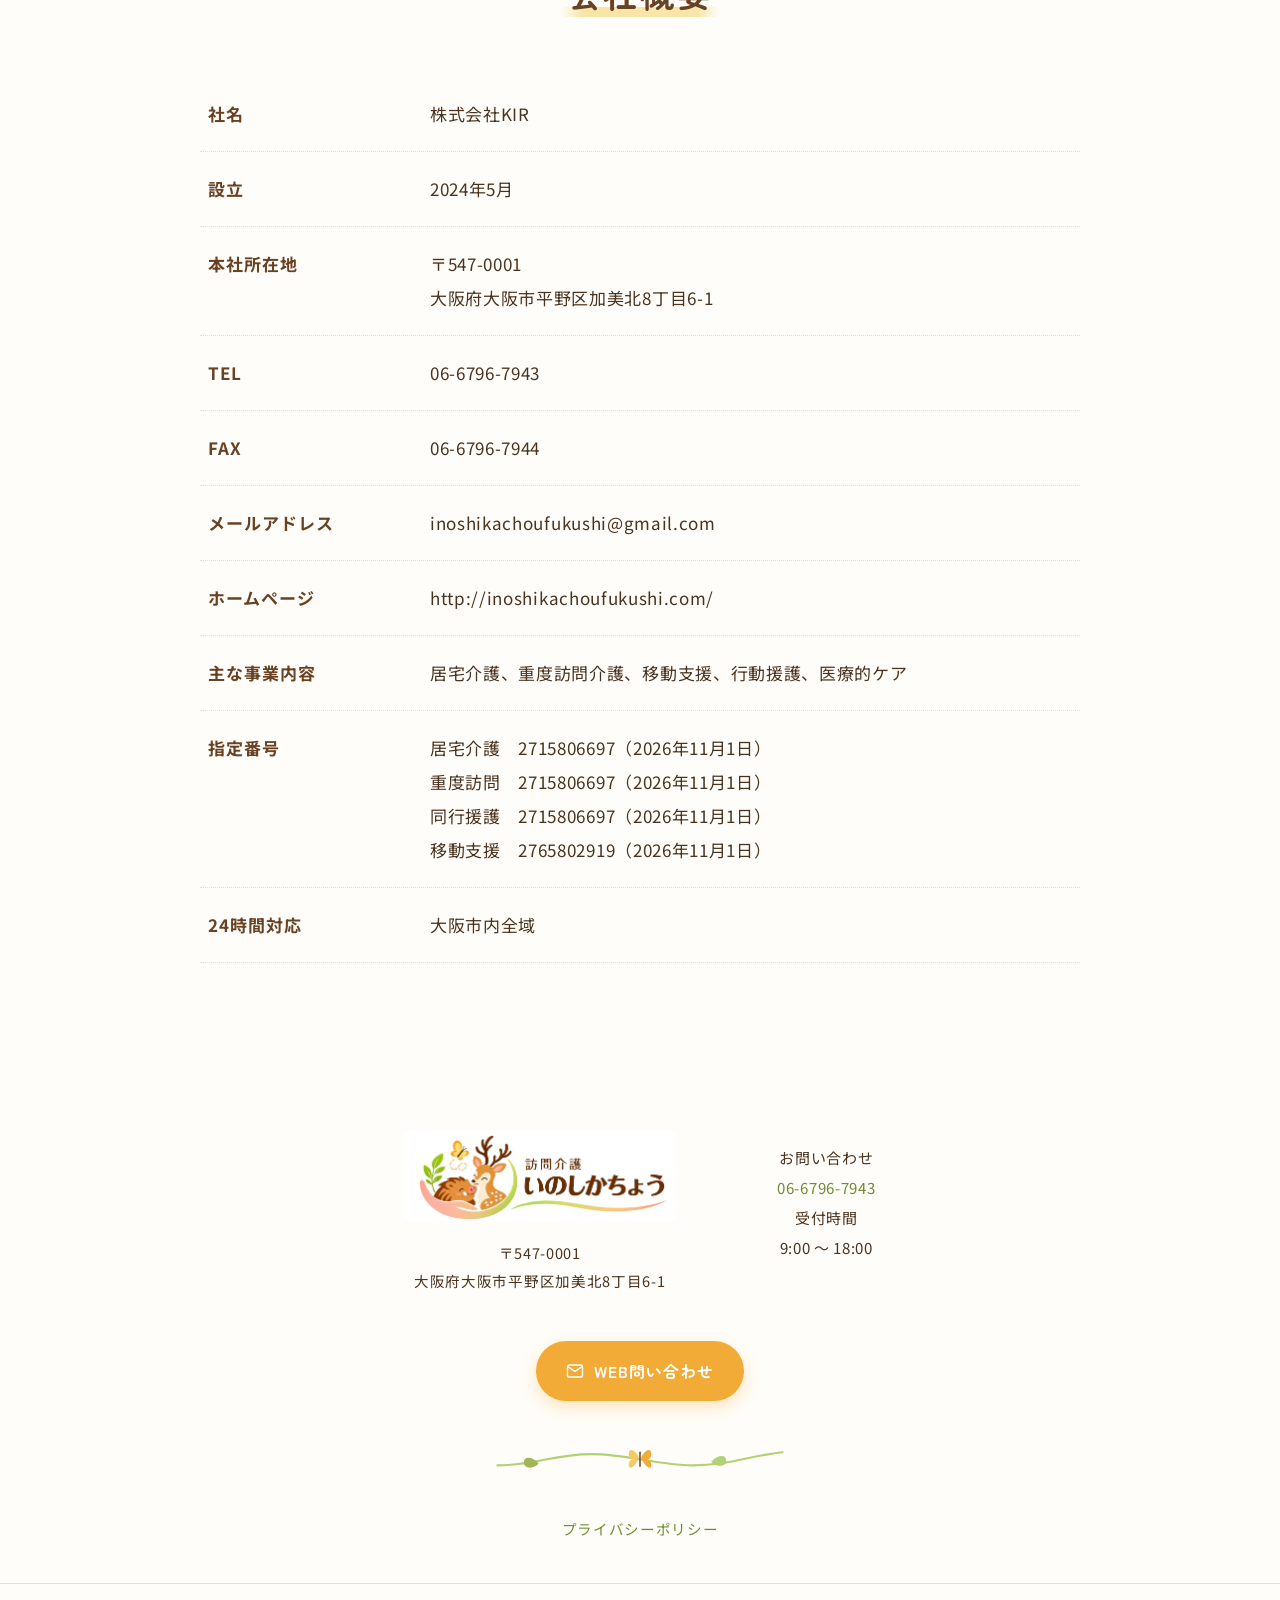
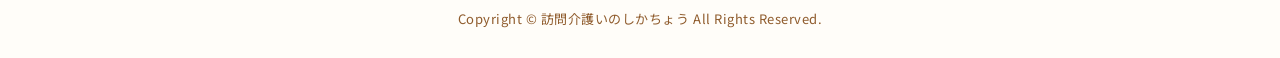
==== commit b0e665f7: "お問い合わせフォームの送信先をFormSubmitに設定、指定番号を更新 - contact: 送信先を FormSubmit 経由で inoshikachoufukushi@gmail.com に設" ====
--- a/about/index.html
+++ b/about/index.html
@@ -5,7 +5,7 @@
 <meta name="viewport" content="width=device-width, initial-scale=1">
 <title>訪問介護いのしかちょうについて｜訪問介護いのしかちょう</title>
 <meta name="description" content="訪問介護いのしかちょうの企業理念・経営理念・ヘルパー四ヶ条・会社概要のご案内です。">
-<link rel="canonical" href="https://TODO-DOMAIN.example.com/about/">
+<link rel="canonical" href="https://inoshikachoufukushi.com/about/">
 <link rel="icon" href="../favicon.ico" sizes="any">
 <link rel="apple-touch-icon" href="../apple-touch-icon.png">
 <link rel="preconnect" href="https://fonts.googleapis.com">
@@ -182,9 +182,10 @@
       <div>
         <dt>指定番号</dt>
         <dd>
-          <span>居宅介護　2719403517（2024年7月1日）</span>
-          <span>重度訪問　2719403517（2024年7月1日）</span>
-          <span>移動支援　2769401106（2024年7月1日）</span>
+          <span>居宅介護　2715806697（2026年11月1日）</span>
+          <span>重度訪問　2715806697（2026年11月1日）</span>
+          <span>同行援護　2715806697（2026年11月1日）</span>
+          <span>移動支援　2765802919（2026年11月1日）</span>
         </dd>
       </div>
       <div>
